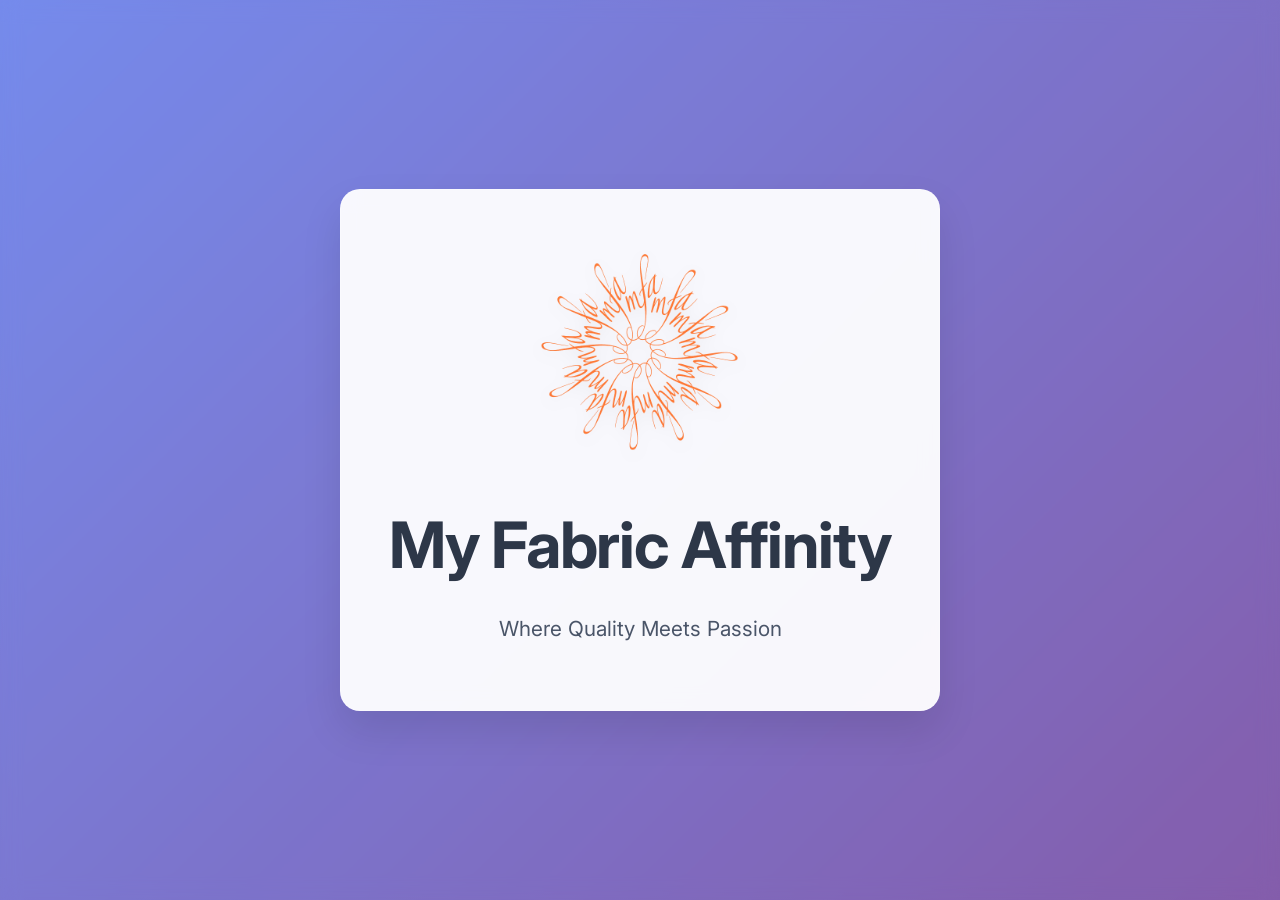
==== index.html @ 33022f39 "init" ====
<!DOCTYPE html>
<html lang="en">
<head>
    <meta charset="UTF-8">
    <meta name="viewport" content="width=device-width, initial-scale=1.0">
    <title>My Fabric Affinity</title>
    <link rel="stylesheet" href="src/styles/main.css">
    <link rel="preconnect" href="https://fonts.googleapis.com">
    <link rel="preconnect" href="https://fonts.gstatic.com" crossorigin>
    <link href="https://fonts.googleapis.com/css2?family=Inter:wght@300;400;500;600;700&display=swap" rel="stylesheet">
</head>
<body>
    <main class="hero-section">
        <div class="container">
            <div class="logo-container">
                <img src="images/mfalogotrans.png" alt="My Fabric Affinity Logo" class="logo">
            </div>
            <h1 class="company-name">My Fabric Affinity</h1>
            <p class="tagline">Where Quality Meets Passion</p>
        </div>
    </main>
</body>
</html>
---- src/styles/main.css ----
/* Reset and base styles */
* {
    margin: 0;
    padding: 0;
    box-sizing: border-box;
}

body {
    font-family: 'Inter', -apple-system, BlinkMacSystemFont, 'Segoe UI', Roboto, Oxygen, Ubuntu, Cantarell, sans-serif;
    line-height: 1.6;
    color: #333;
    background: linear-gradient(135deg, #667eea 0%, #764ba2 100%);
    min-height: 100vh;
    overflow-x: hidden;
}

/* Hero section */
.hero-section {
    display: flex;
    align-items: center;
    justify-content: center;
    min-height: 100vh;
    padding: 2rem;
    background: linear-gradient(135deg, #667eea 0%, #764ba2 100%);
    position: relative;
}

.hero-section::before {
    content: '';
    position: absolute;
    top: 0;
    left: 0;
    right: 0;
    bottom: 0;
    background: rgba(255, 255, 255, 0.1);
    backdrop-filter: blur(10px);
    pointer-events: none;
}

.container {
    max-width: 800px;
    text-align: center;
    position: relative;
    z-index: 2;
    background: rgba(255, 255, 255, 0.95);
    padding: 4rem 3rem;
    border-radius: 20px;
    box-shadow: 0 20px 40px rgba(0, 0, 0, 0.1);
    backdrop-filter: blur(10px);
    border: 1px solid rgba(255, 255, 255, 0.2);
}

/* Logo */
.logo-container {
    margin-bottom: 2rem;
    animation: fadeInUp 0.8s ease-out;
}

.logo {
    max-width: 200px;
    height: auto;
    filter: drop-shadow(0 4px 8px rgba(0, 0, 0, 0.1));
    transition: transform 0.3s ease;
}

.logo:hover {
    transform: scale(1.05);
}

/* Typography */
.company-name {
    font-size: clamp(2.5rem, 5vw, 4rem);
    font-weight: 700;
    color: #2d3748;
    margin-bottom: 1rem;
    letter-spacing: -0.02em;
    animation: fadeInUp 0.8s ease-out 0.2s both;
}

.tagline {
    font-size: clamp(1.1rem, 2.5vw, 1.3rem);
    color: #4a5568;
    font-weight: 400;
    opacity: 0.8;
    animation: fadeInUp 0.8s ease-out 0.4s both;
    margin-top: 0.5rem;
}

/* Animations */
@keyframes fadeInUp {
    from {
        opacity: 0;
        transform: translateY(30px);
    }
    to {
        opacity: 1;
        transform: translateY(0);
    }
}

/* Responsive design */
@media (max-width: 768px) {
    .container {
        padding: 2.5rem 1.5rem;
        margin: 1rem;
    }
    
    .logo {
        max-width: 150px;
    }
    
    .company-name {
        font-size: 2.5rem;
    }
    
    .tagline {
        font-size: 1.1rem;
    }
}

@media (max-width: 480px) {
    .hero-section {
        padding: 1rem;
    }
    
    .container {
        padding: 2rem 1rem;
    }
    
    .logo {
        max-width: 120px;
    }
    
    .company-name {
        font-size: 2rem;
    }
    
    .tagline {
        font-size: 1rem;
    }
}
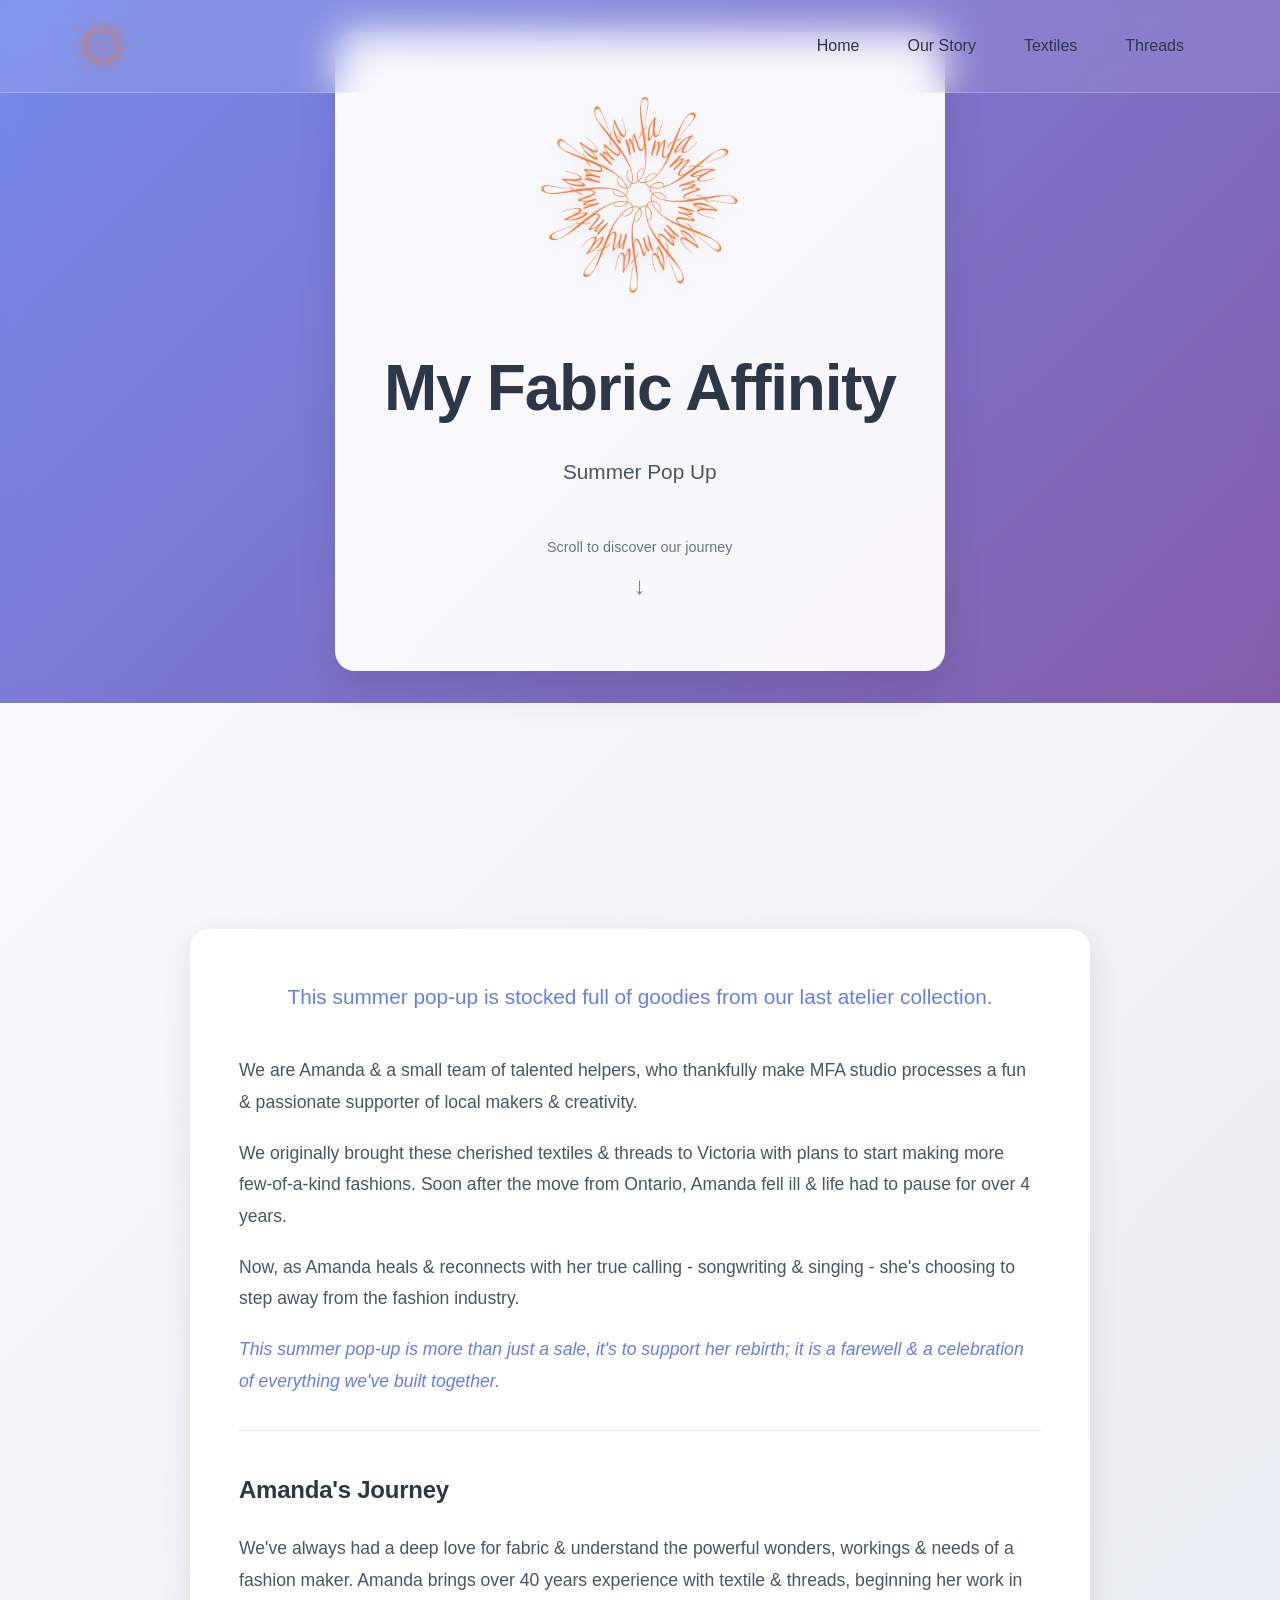
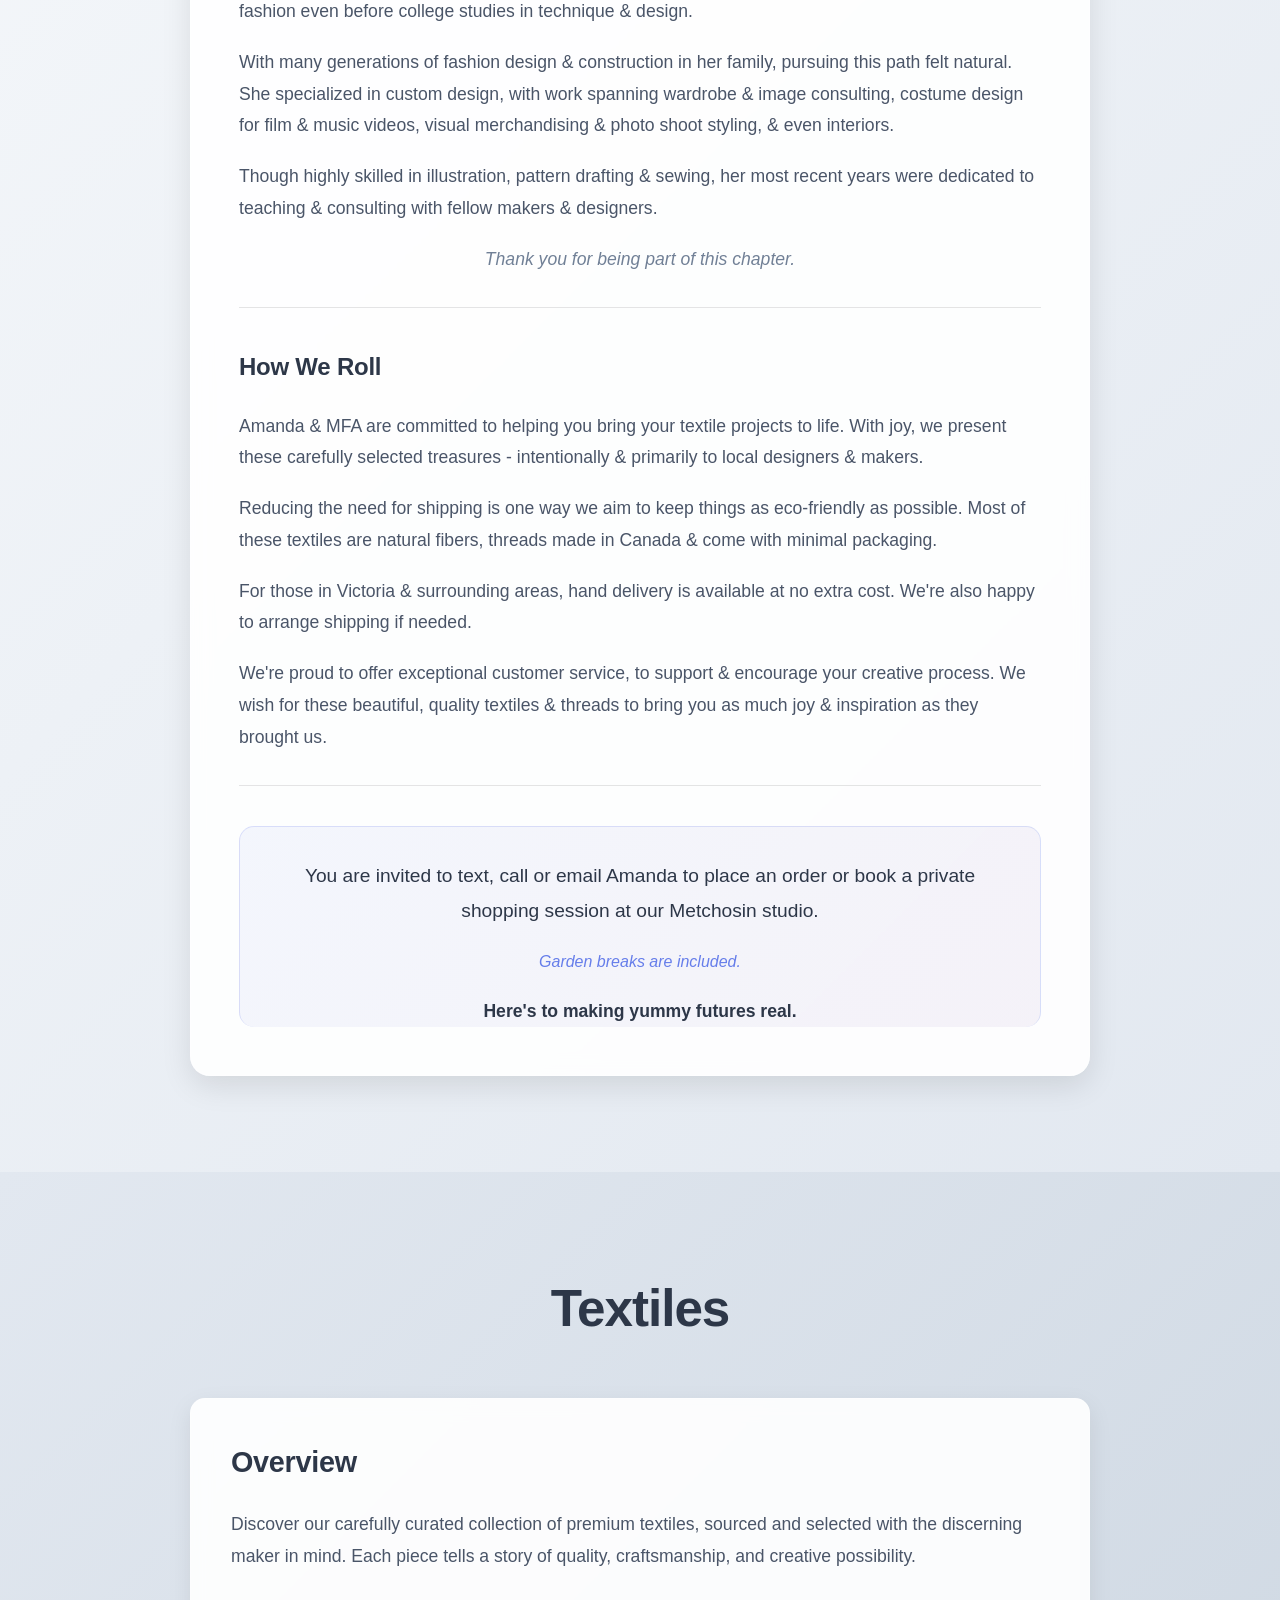
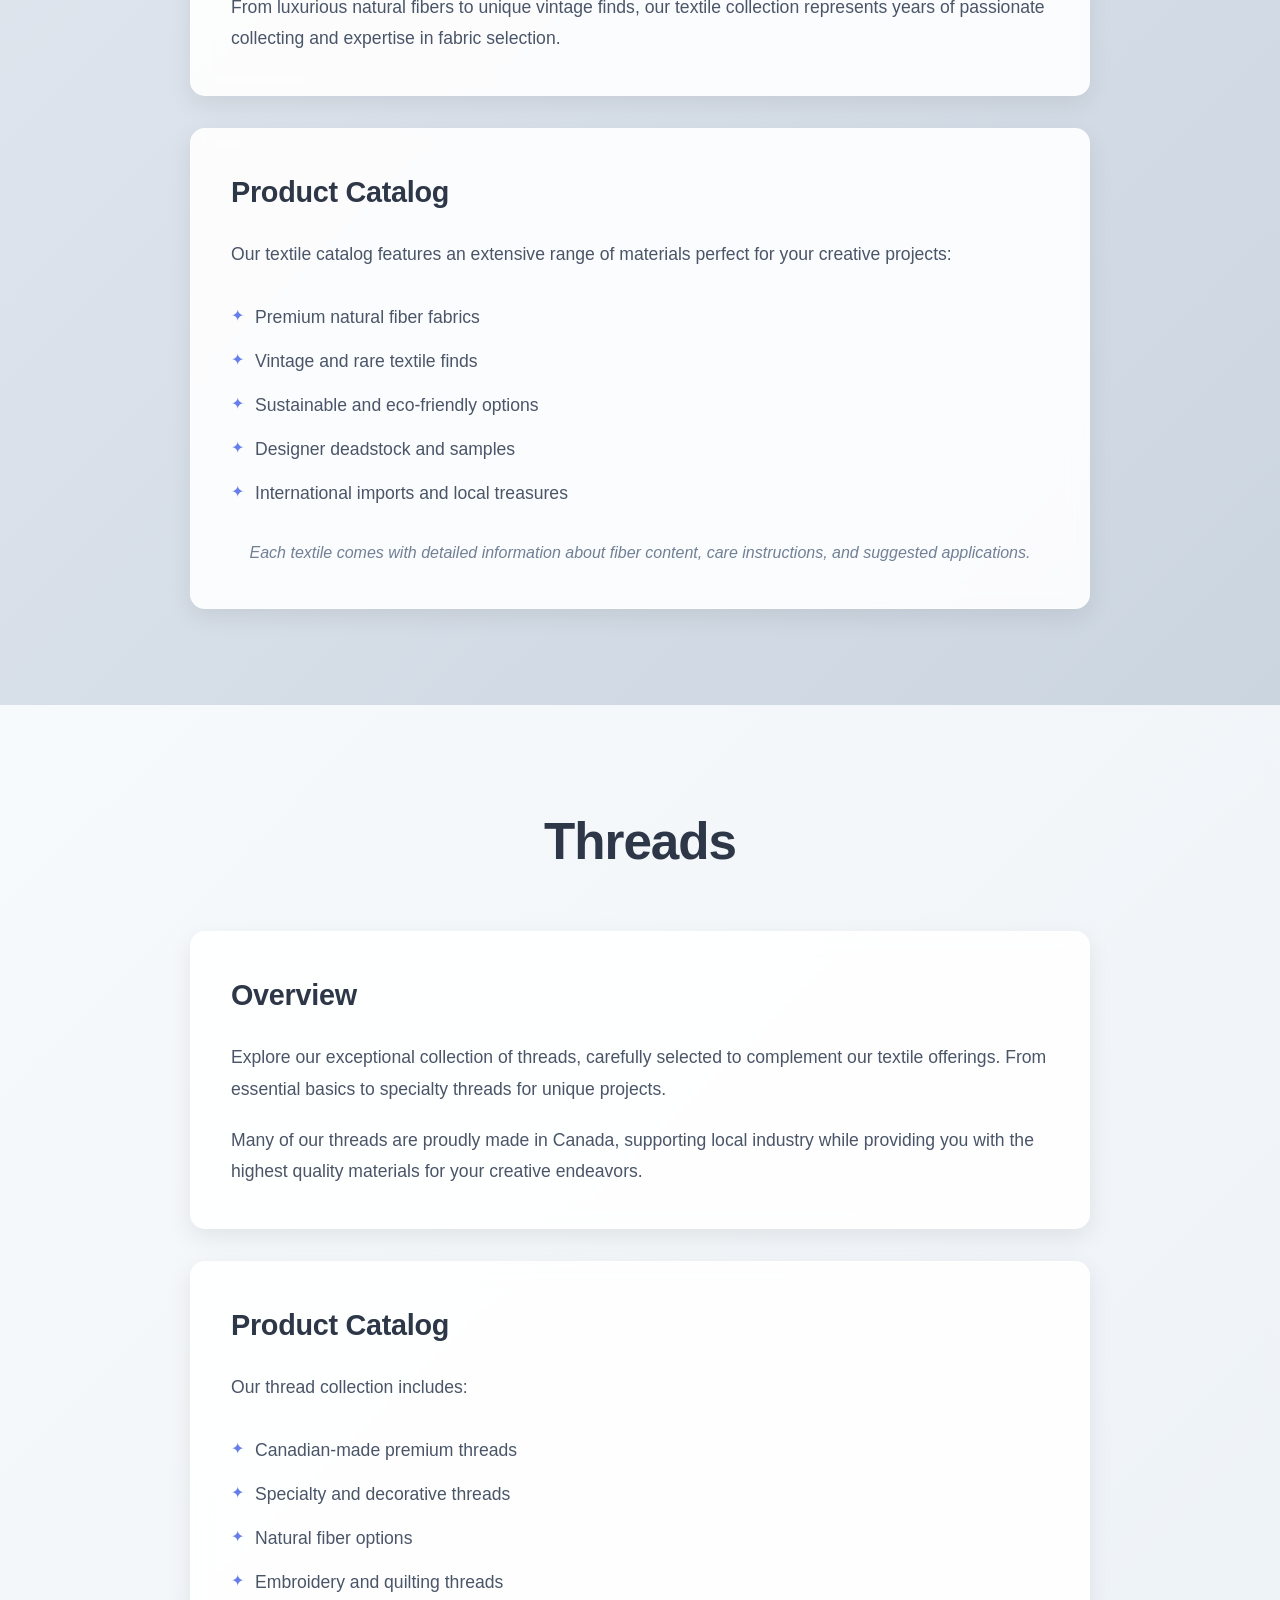
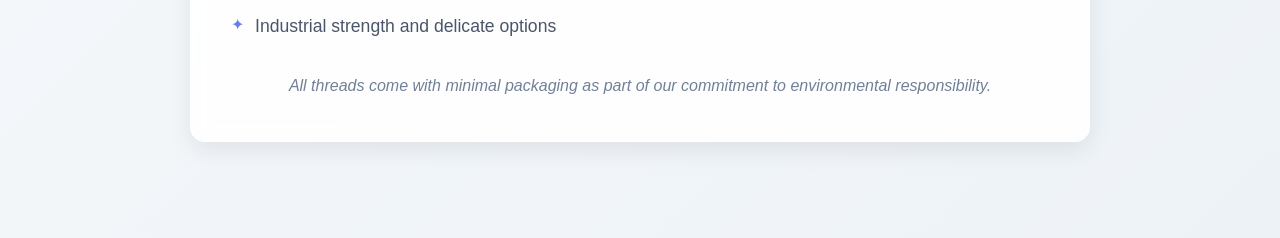
==== commit fb9a64d8: "phase1.1" ====
--- a/index.html
+++ b/index.html
@@ -5,19 +5,345 @@
     <meta name="viewport" content="width=device-width, initial-scale=1.0">
     <title>My Fabric Affinity</title>
     <link rel="stylesheet" href="src/styles/main.css">
-    <link rel="preconnect" href="https://fonts.googleapis.com">
-    <link rel="preconnect" href="https://fonts.gstatic.com" crossorigin>
-    <link href="https://fonts.googleapis.com/css2?family=Inter:wght@300;400;500;600;700&display=swap" rel="stylesheet">
 </head>
 <body>
-    <main class="hero-section">
+    <!-- Fixed Header -->
+    <header class="fixed-header">
+        <div class="header-content">
+            <img src="images/mfalogotrans.png" alt="My Fabric Affinity Logo" class="header-logo">
+            
+            <!-- Navigation Menu -->
+            <nav class="main-nav">
+                <button class="nav-toggle" aria-label="Toggle navigation">
+                    <span></span>
+                    <span></span>
+                    <span></span>
+                </button>
+                
+                <ul class="nav-menu">
+                    <li class="nav-item">
+                        <a href="#home" class="nav-link">Home</a>
+                    </li>
+                    <li class="nav-item">
+                        <a href="#our-story" class="nav-link">Our Story</a>
+                    </li>
+                    <li class="nav-item dropdown">
+                        <a href="#textiles" class="nav-link">Textiles</a>
+                        <ul class="dropdown-menu">
+                            <li><a href="#textiles-overview" class="dropdown-link">Overview</a></li>
+                            <li><a href="#textiles-catalog" class="dropdown-link">Product Catalog</a></li>
+                        </ul>
+                    </li>
+                    <li class="nav-item dropdown">
+                        <a href="#threads" class="nav-link">Threads</a>
+                        <ul class="dropdown-menu">
+                            <li><a href="#threads-overview" class="dropdown-link">Overview</a></li>
+                            <li><a href="#threads-catalog" class="dropdown-link">Product Catalog</a></li>
+                        </ul>
+                    </li>
+                </ul>
+            </nav>
+        </div>
+    </header>
+
+    <!-- Hero Section -->
+    <section id="home" class="hero-section">
         <div class="container">
             <div class="logo-container">
                 <img src="images/mfalogotrans.png" alt="My Fabric Affinity Logo" class="logo">
             </div>
             <h1 class="company-name">My Fabric Affinity</h1>
-            <p class="tagline">Where Quality Meets Passion</p>
-        </div>
-    </main>
+            <p class="tagline">Summer Pop Up</p>
+            <div class="scroll-indicator">
+                <span>Scroll to discover our journey</span>
+                <div class="scroll-arrow">↓</div>
+            </div>
+        </div>
+    </section>
+
+    <!-- Our Story Section -->
+    <section id="our-story" class="story-section">
+        <div class="story-container">
+            <h2 class="section-title">Our Story</h2>
+            
+            <div class="story-content">
+                <p class="intro-text">This summer pop-up is stocked full of goodies from our last atelier collection.</p>
+                
+                <div class="story-block">
+                    <p>We are Amanda & a small team of talented helpers, who thankfully make MFA studio processes a fun & passionate supporter of local makers & creativity.</p>
+                    
+                    <p>We originally brought these cherished textiles & threads to Victoria with plans to start making more few-of-a-kind fashions. Soon after the move from Ontario, Amanda fell ill & life had to pause for over 4 years.</p>
+                    
+                    <p>Now, as Amanda heals & reconnects with her true calling - songwriting & singing - she's choosing to step away from the fashion industry.</p>
+                    
+                    <p class="highlight">This summer pop-up is more than just a sale, it's to support her rebirth; it is a farewell & a celebration of everything we've built together.</p>
+                </div>
+
+                <div class="story-block">
+                    <h3>Amanda's Journey</h3>
+                    <p>We've always had a deep love for fabric & understand the powerful wonders, workings & needs of a fashion maker. Amanda brings over 40 years experience with textile & threads, beginning her work in fashion even before college studies in technique & design.</p>
+                    
+                    <p>With many generations of fashion design & construction in her family, pursuing this path felt natural. She specialized in custom design, with work spanning wardrobe & image consulting, costume design for film & music videos, visual merchandising & photo shoot styling, & even interiors.</p>
+                    
+                    <p>Though highly skilled in illustration, pattern drafting & sewing, her most recent years were dedicated to teaching & consulting with fellow makers & designers.</p>
+                    
+                    <p class="gratitude">Thank you for being part of this chapter.</p>
+                </div>
+
+                <div class="story-block">
+                    <h3>How We Roll</h3>
+                    <p>Amanda & MFA are committed to helping you bring your textile projects to life. With joy, we present these carefully selected treasures - intentionally & primarily to local designers & makers.</p>
+                    
+                    <p>Reducing the need for shipping is one way we aim to keep things as eco-friendly as possible. Most of these textiles are natural fibers, threads made in Canada & come with minimal packaging.</p>
+                    
+                    <p>For those in Victoria & surrounding areas, hand delivery is available at no extra cost. We're also happy to arrange shipping if needed.</p>
+                    
+                    <p>We're proud to offer exceptional customer service, to support & encourage your creative process. We wish for these beautiful, quality textiles & threads to bring you as much joy & inspiration as they brought us.</p>
+                </div>
+
+                <div class="story-block contact-block">
+                    <p class="invitation">You are invited to text, call or email Amanda to place an order or book a private shopping session at our Metchosin studio.</p>
+                    
+                    <p class="garden-note">Garden breaks are included.</p>
+                    
+                    <p class="closing">Here's to making yummy futures real.</p>
+                </div>
+            </div>
+        </div>
+    </section>
+
+    <!-- Textiles Section -->
+    <section id="textiles" class="textiles-section">
+        <div class="section-container">
+            <h2 class="section-title">Textiles</h2>
+            
+            <!-- Textiles Overview -->
+            <div id="textiles-overview" class="subsection">
+                <h3 class="subsection-title">Overview</h3>
+                <div class="content-block">
+                    <p>Discover our carefully curated collection of premium textiles, sourced and selected with the discerning maker in mind. Each piece tells a story of quality, craftsmanship, and creative possibility.</p>
+                    <p>From luxurious natural fibers to unique vintage finds, our textile collection represents years of passionate collecting and expertise in fabric selection.</p>
+                </div>
+            </div>
+
+            <!-- Textiles Product Catalog -->
+            <div id="textiles-catalog" class="subsection">
+                <h3 class="subsection-title">Product Catalog</h3>
+                <div class="content-block">
+                    <p>Our textile catalog features an extensive range of materials perfect for your creative projects:</p>
+                    <ul class="feature-list">
+                        <li>Premium natural fiber fabrics</li>
+                        <li>Vintage and rare textile finds</li>
+                        <li>Sustainable and eco-friendly options</li>
+                        <li>Designer deadstock and samples</li>
+                        <li>International imports and local treasures</li>
+                    </ul>
+                    <p class="catalog-note">Each textile comes with detailed information about fiber content, care instructions, and suggested applications.</p>
+                </div>
+            </div>
+        </div>
+    </section>
+
+    <!-- Threads Section -->
+    <section id="threads" class="threads-section">
+        <div class="section-container">
+            <h2 class="section-title">Threads</h2>
+            
+            <!-- Threads Overview -->
+            <div id="threads-overview" class="subsection">
+                <h3 class="subsection-title">Overview</h3>
+                <div class="content-block">
+                    <p>Explore our exceptional collection of threads, carefully selected to complement our textile offerings. From essential basics to specialty threads for unique projects.</p>
+                    <p>Many of our threads are proudly made in Canada, supporting local industry while providing you with the highest quality materials for your creative endeavors.</p>
+                </div>
+            </div>
+
+            <!-- Threads Product Catalog -->
+            <div id="threads-catalog" class="subsection">
+                <h3 class="subsection-title">Product Catalog</h3>
+                <div class="content-block">
+                    <p>Our thread collection includes:</p>
+                    <ul class="feature-list">
+                        <li>Canadian-made premium threads</li>
+                        <li>Specialty and decorative threads</li>
+                        <li>Natural fiber options</li>
+                        <li>Embroidery and quilting threads</li>
+                        <li>Industrial strength and delicate options</li>
+                    </ul>
+                    <p class="catalog-note">All threads come with minimal packaging as part of our commitment to environmental responsibility.</p>
+                </div>
+            </div>
+        </div>
+    </section>
+
+    <script>
+        // Header scroll effect
+        const header = document.querySelector('.fixed-header');
+        
+        window.addEventListener('scroll', () => {
+            if (window.scrollY > 100) {
+                header.classList.add('scrolled');
+            } else {
+                header.classList.remove('scrolled');
+            }
+        });
+        
+        // Navigation functionality
+        document.addEventListener('DOMContentLoaded', () => {
+            const navToggle = document.querySelector('.nav-toggle');
+            const navMenu = document.querySelector('.nav-menu');
+            const navLinks = document.querySelectorAll('.nav-link');
+            const dropdowns = document.querySelectorAll('.dropdown');
+            
+            // Mobile menu toggle
+            navToggle.addEventListener('click', () => {
+                navToggle.classList.toggle('active');
+                navMenu.classList.toggle('active');
+            });
+            
+            // Close mobile menu when clicking on a link
+            navLinks.forEach(link => {
+                link.addEventListener('click', (e) => {
+                    // Handle smooth scrolling for anchor links
+                    if (link.getAttribute('href').startsWith('#')) {
+                        e.preventDefault();
+                        const targetId = link.getAttribute('href').substring(1);
+                        const targetElement = document.getElementById(targetId);
+                        
+                        if (targetElement) {
+                            const headerHeight = header.offsetHeight;
+                            const targetPosition = targetElement.offsetTop - headerHeight - 20;
+                            
+                            window.scrollTo({
+                                top: targetPosition,
+                                behavior: 'smooth'
+                            });
+                        }
+                    }
+                    
+                    // Close mobile menu
+                    navToggle.classList.remove('active');
+                    navMenu.classList.remove('active');
+                });
+            });
+            
+            // Dropdown functionality for mobile and desktop
+            dropdowns.forEach(dropdown => {
+                const dropdownLink = dropdown.querySelector('.nav-link');
+                
+                dropdownLink.addEventListener('click', (e) => {
+                    if (window.innerWidth <= 768) {
+                        // Mobile: toggle dropdown
+                        e.preventDefault();
+                        dropdown.classList.toggle('active');
+                    } else {
+                        // Desktop: navigate to main section on click
+                        if (dropdownLink.getAttribute('href').startsWith('#')) {
+                            e.preventDefault();
+                            const targetId = dropdownLink.getAttribute('href').substring(1);
+                            const targetElement = document.getElementById(targetId);
+                            
+                            if (targetElement) {
+                                const headerHeight = header.offsetHeight;
+                                const targetPosition = targetElement.offsetTop - headerHeight - 20;
+                                
+                                window.scrollTo({
+                                    top: targetPosition,
+                                    behavior: 'smooth'
+                                });
+                            }
+                        }
+                    }
+                });
+            });
+            
+            // Handle dropdown sublinks with improved navigation
+            document.querySelectorAll('.dropdown-link').forEach(link => {
+                link.addEventListener('click', (e) => {
+                    e.preventDefault();
+                    e.stopPropagation();
+                    
+                    const targetId = link.getAttribute('href').substring(1);
+                    const targetElement = document.getElementById(targetId);
+                    
+                    if (targetElement) {
+                        // Close any open dropdowns on desktop
+                        dropdowns.forEach(dropdown => {
+                            dropdown.classList.remove('active');
+                        });
+                        
+                        const headerHeight = header.offsetHeight;
+                        const targetPosition = targetElement.offsetTop - headerHeight - 20;
+                        
+                        // Use setTimeout to ensure DOM is ready for scroll
+                        setTimeout(() => {
+                            window.scrollTo({
+                                top: targetPosition,
+                                behavior: 'smooth'
+                            });
+                        }, 100);
+                    } else {
+                        console.warn('Target element not found:', targetId);
+                    }
+                    
+                    // Close mobile menu
+                    navToggle.classList.remove('active');
+                    navMenu.classList.remove('active');
+                });
+            });
+            
+            // Close mobile menu when clicking outside
+            document.addEventListener('click', (e) => {
+                if (!navMenu.contains(e.target) && !navToggle.contains(e.target)) {
+                    navToggle.classList.remove('active');
+                    navMenu.classList.remove('active');
+                }
+            });
+        });
+        
+        // Add intersection observer for smooth animations
+        const observerOptions = {
+            threshold: 0.1,
+            rootMargin: '0px 0px -50px 0px'
+        };
+        
+        const observer = new IntersectionObserver((entries) => {
+            entries.forEach(entry => {
+                if (entry.isIntersecting) {
+                    entry.target.style.opacity = '1';
+                    entry.target.style.transform = 'translateY(0)';
+                }
+            });
+        }, observerOptions);
+        
+        // Observe sections for scroll animations
+        document.addEventListener('DOMContentLoaded', () => {
+            const animatedElements = document.querySelectorAll('.story-block, .subsection');
+            animatedElements.forEach(element => {
+                element.style.opacity = '0';
+                element.style.transform = 'translateY(30px)';
+                element.style.transition = 'opacity 0.6s ease, transform 0.6s ease';
+                observer.observe(element);
+            });
+            
+            // Enhanced observer for section titles
+            const titleObserver = new IntersectionObserver((entries) => {
+                entries.forEach(entry => {
+                    if (entry.isIntersecting) {
+                        entry.target.classList.add('in-view');
+                    }
+                });
+            }, {
+                threshold: 0.3,
+                rootMargin: '0px 0px -100px 0px'
+            });
+            
+            // Observe all section titles
+            const sectionTitles = document.querySelectorAll('.section-title');
+            sectionTitles.forEach(title => {
+                titleObserver.observe(title);
+            });
+        });
+    </script>
 </body>
 </html> 
--- a/src/styles/main.css
+++ b/src/styles/main.css
@@ -5,13 +5,185 @@
     box-sizing: border-box;
 }
 
+html {
+    scroll-behavior: smooth;
+}
+
 body {
-    font-family: 'Inter', -apple-system, BlinkMacSystemFont, 'Segoe UI', Roboto, Oxygen, Ubuntu, Cantarell, sans-serif;
+    font-family: 'Century Gothic', 'Futura', 'Avenir Next', 'Avenir', 'Trebuchet MS', 'Segoe UI', Arial, sans-serif;
     line-height: 1.6;
     color: #333;
-    background: linear-gradient(135deg, #667eea 0%, #764ba2 100%);
-    min-height: 100vh;
     overflow-x: hidden;
+}
+
+/* Fixed Header */
+.fixed-header {
+    position: fixed;
+    top: 0;
+    left: 0;
+    width: 100%;
+    z-index: 1000;
+    background: rgba(255, 255, 255, 0.1);
+    backdrop-filter: blur(20px);
+    border-bottom: 1px solid rgba(255, 255, 255, 0.2);
+    padding: 1rem 0;
+    transition: all 0.3s ease;
+}
+
+.fixed-header.scrolled {
+    background: rgba(255, 255, 255, 0.95);
+    backdrop-filter: blur(20px);
+    box-shadow: 0 2px 20px rgba(0, 0, 0, 0.1);
+}
+
+.header-content {
+    max-width: 1200px;
+    margin: 0 auto;
+    padding: 0 2rem;
+    display: flex;
+    justify-content: space-between;
+    align-items: center;
+}
+
+.header-logo {
+    height: 60px;
+    width: auto;
+    filter: drop-shadow(0 2px 8px rgba(0, 0, 0, 0.15));
+    transition: all 0.3s ease;
+    animation: gentleBob 3s ease-in-out infinite;
+}
+
+.header-logo:hover {
+    transform: scale(1.1) rotate(2deg);
+    filter: drop-shadow(0 4px 12px rgba(0, 0, 0, 0.2));
+}
+
+.fixed-header.scrolled .header-logo {
+    height: 45px;
+    animation: quickBob 2s ease-in-out infinite;
+}
+
+/* Navigation */
+.main-nav {
+    position: relative;
+}
+
+.nav-toggle {
+    display: none;
+    flex-direction: column;
+    background: none;
+    border: none;
+    cursor: pointer;
+    padding: 0.5rem;
+}
+
+.nav-toggle span {
+    width: 25px;
+    height: 3px;
+    background: #2d3748;
+    margin: 3px 0;
+    transition: 0.3s;
+    border-radius: 2px;
+}
+
+.nav-menu {
+    display: flex;
+    list-style: none;
+    margin: 0;
+    padding: 0;
+    align-items: center;
+}
+
+.nav-item {
+    position: relative;
+    margin: 0 1.5rem;
+}
+
+.nav-link {
+    text-decoration: none;
+    color: #2d3748;
+    font-weight: 500;
+    font-size: 1rem;
+    padding: 0.5rem 0;
+    transition: all 0.3s ease;
+    position: relative;
+}
+
+.nav-link:hover {
+    color: #667eea;
+}
+
+.nav-link::after {
+    content: '';
+    position: absolute;
+    bottom: -5px;
+    left: 0;
+    width: 0;
+    height: 2px;
+    background: #667eea;
+    transition: width 0.3s ease;
+}
+
+.nav-link:hover::after {
+    width: 100%;
+}
+
+/* Dropdown */
+.dropdown {
+    position: relative;
+}
+
+.dropdown-menu {
+    position: absolute;
+    top: 100%;
+    left: 0;
+    background: rgba(255, 255, 255, 0.95);
+    backdrop-filter: blur(20px);
+    border-radius: 10px;
+    box-shadow: 0 8px 25px rgba(0, 0, 0, 0.15);
+    list-style: none;
+    margin: 0;
+    padding: 0.5rem 0;
+    min-width: 180px;
+    opacity: 0;
+    visibility: hidden;
+    transform: translateY(-10px);
+    transition: all 0.3s ease;
+    border: 1px solid rgba(255, 255, 255, 0.3);
+}
+
+.dropdown:hover .dropdown-menu,
+.dropdown.active .dropdown-menu {
+    opacity: 1;
+    visibility: visible;
+    transform: translateY(0);
+}
+
+.dropdown-link {
+    display: block;
+    color: #4a5568;
+    text-decoration: none;
+    padding: 0.5rem 1rem;
+    font-size: 0.9rem;
+    transition: all 0.3s ease;
+}
+
+.dropdown-link:hover {
+    background: rgba(102, 126, 234, 0.1);
+    color: #667eea;
+}
+
+.dropdown-link:active {
+    background: rgba(102, 126, 234, 0.2);
+    color: #667eea;
+}
+
+.fixed-header.scrolled .nav-link {
+    color: #2d3748;
+}
+
+.fixed-header.scrolled .nav-toggle span {
+    background: #2d3748;
 }
 
 /* Hero section */
@@ -19,7 +191,7 @@
     display: flex;
     align-items: center;
     justify-content: center;
-    min-height: 100vh;
+    min-height: 75vh;
     padding: 2rem;
     background: linear-gradient(135deg, #667eea 0%, #764ba2 100%);
     position: relative;
@@ -53,7 +225,7 @@
 /* Logo */
 .logo-container {
     margin-bottom: 2rem;
-    animation: fadeInUp 0.8s ease-out;
+    animation: cascadeFadeIn 1s ease-out 0.2s both;
 }
 
 .logo {
@@ -74,7 +246,7 @@
     color: #2d3748;
     margin-bottom: 1rem;
     letter-spacing: -0.02em;
-    animation: fadeInUp 0.8s ease-out 0.2s both;
+    animation: cascadeFadeIn 1s ease-out 0.6s both;
 }
 
 .tagline {
@@ -82,8 +254,231 @@
     color: #4a5568;
     font-weight: 400;
     opacity: 0.8;
-    animation: fadeInUp 0.8s ease-out 0.4s both;
+    animation: cascadeFadeIn 1s ease-out 1s both;
     margin-top: 0.5rem;
+}
+
+/* Scroll indicator */
+.scroll-indicator {
+    margin-top: 3rem;
+    animation: cascadeFadeIn 1s ease-out 1.4s both;
+}
+
+.scroll-indicator span {
+    display: block;
+    font-size: 0.9rem;
+    color: #4a5568;
+    margin-bottom: 0.5rem;
+    opacity: 0.8;
+}
+
+.scroll-arrow {
+    font-size: 1.5rem;
+    color: #667eea;
+    animation: bounce 2s infinite;
+}
+
+/* Story section */
+.story-section {
+    background: linear-gradient(135deg, #f8fafc 0%, #e2e8f0 100%);
+    padding: 6rem 2rem;
+    position: relative;
+}
+
+.story-container {
+    max-width: 900px;
+    margin: 0 auto;
+}
+
+.section-title {
+    font-size: clamp(2.5rem, 4vw, 3.5rem);
+    font-weight: 600;
+    color: #2d3748;
+    text-align: center;
+    margin-bottom: 3rem;
+    letter-spacing: -0.02em;
+    opacity: 0;
+    transform: translateX(-30px);
+    transition: all 0.8s ease-out;
+}
+
+.section-title.in-view {
+    opacity: 1;
+    transform: translateX(0);
+}
+
+.story-content {
+    background: rgba(255, 255, 255, 0.9);
+    padding: 3rem;
+    border-radius: 20px;
+    box-shadow: 0 10px 30px rgba(0, 0, 0, 0.1);
+    backdrop-filter: blur(10px);
+    border: 1px solid rgba(255, 255, 255, 0.3);
+}
+
+.intro-text {
+    font-size: 1.3rem;
+    font-weight: 500;
+    color: #667eea;
+    text-align: center;
+    margin-bottom: 2.5rem;
+    line-height: 1.8;
+}
+
+.story-block {
+    margin-bottom: 2.5rem;
+    padding-bottom: 2rem;
+    border-bottom: 1px solid rgba(0, 0, 0, 0.1);
+}
+
+.story-block:last-child {
+    border-bottom: none;
+    margin-bottom: 0;
+    padding-bottom: 0;
+}
+
+.story-block h3 {
+    font-size: 1.5rem;
+    font-weight: 600;
+    color: #2d3748;
+    margin-bottom: 1.5rem;
+    letter-spacing: -0.01em;
+}
+
+.story-block p {
+    font-size: 1.1rem;
+    line-height: 1.8;
+    color: #4a5568;
+    margin-bottom: 1.2rem;
+}
+
+.story-block p:last-child {
+    margin-bottom: 0;
+}
+
+.highlight {
+    font-weight: 500;
+    color: #667eea !important;
+    font-style: italic;
+}
+
+.gratitude {
+    font-style: italic;
+    color: #718096 !important;
+    text-align: center;
+    font-size: 1rem;
+}
+
+.contact-block {
+    background: linear-gradient(135deg, #667eea10, #764ba210);
+    padding: 2rem;
+    border-radius: 15px;
+    border: 1px solid rgba(102, 126, 234, 0.2);
+}
+
+.invitation {
+    font-size: 1.2rem !important;
+    font-weight: 500 !important;
+    color: #2d3748 !important;
+    text-align: center;
+}
+
+.garden-note {
+    font-style: italic;
+    text-align: center;
+    color: #667eea !important;
+    font-size: 1rem !important;
+}
+
+.closing {
+    font-weight: 600 !important;
+    text-align: center;
+    color: #2d3748 !important;
+    font-size: 1.1rem !important;
+}
+
+/* Textiles and Threads Sections */
+.textiles-section,
+.threads-section {
+    padding: 6rem 2rem;
+    position: relative;
+}
+
+.textiles-section {
+    background: linear-gradient(135deg, #e2e8f0 0%, #cbd5e0 100%);
+}
+
+.threads-section {
+    background: linear-gradient(135deg, #f7fafc 0%, #edf2f7 100%);
+}
+
+.section-container {
+    max-width: 900px;
+    margin: 0 auto;
+}
+
+.subsection {
+    background: rgba(255, 255, 255, 0.9);
+    padding: 2.5rem;
+    border-radius: 15px;
+    margin-bottom: 2rem;
+    box-shadow: 0 8px 25px rgba(0, 0, 0, 0.08);
+    backdrop-filter: blur(10px);
+    border: 1px solid rgba(255, 255, 255, 0.3);
+}
+
+.subsection:last-child {
+    margin-bottom: 0;
+}
+
+.subsection-title {
+    font-size: 1.8rem;
+    font-weight: 600;
+    color: #2d3748;
+    margin-bottom: 1.5rem;
+    letter-spacing: -0.01em;
+}
+
+.content-block p {
+    font-size: 1.1rem;
+    line-height: 1.8;
+    color: #4a5568;
+    margin-bottom: 1.2rem;
+}
+
+.content-block p:last-child {
+    margin-bottom: 0;
+}
+
+.feature-list {
+    list-style: none;
+    padding: 0;
+    margin: 1.5rem 0;
+}
+
+.feature-list li {
+    font-size: 1.1rem;
+    color: #4a5568;
+    padding: 0.5rem 0;
+    padding-left: 1.5rem;
+    position: relative;
+    line-height: 1.6;
+}
+
+.feature-list li::before {
+    content: '✦';
+    position: absolute;
+    left: 0;
+    color: #667eea;
+    font-size: 1rem;
+}
+
+.catalog-note {
+    font-style: italic;
+    color: #718096 !important;
+    font-size: 1rem !important;
+    text-align: center;
+    margin-top: 1.5rem;
 }
 
 /* Animations */
@@ -98,8 +493,66 @@
     }
 }
 
+@keyframes cascadeFadeIn {
+    from {
+        opacity: 0;
+        transform: translateY(40px) scale(0.95);
+        filter: blur(5px);
+    }
+    to {
+        opacity: 1;
+        transform: translateY(0) scale(1);
+        filter: blur(0px);
+    }
+}
+
+@keyframes slideInLeft {
+    from {
+        opacity: 0;
+        transform: translateX(-50px);
+    }
+    to {
+        opacity: 1;
+        transform: translateX(0);
+    }
+}
+
+@keyframes bounce {
+    0%, 20%, 50%, 80%, 100% {
+        transform: translateY(0);
+    }
+    40% {
+        transform: translateY(-10px);
+    }
+    60% {
+        transform: translateY(-5px);
+    }
+}
+
+@keyframes gentleBob {
+    0%, 100% {
+        transform: translateY(0px);
+    }
+    50% {
+        transform: translateY(-3px);
+    }
+}
+
+@keyframes quickBob {
+    0%, 100% {
+        transform: translateY(0px);
+    }
+    50% {
+        transform: translateY(-2px);
+    }
+}
+
 /* Responsive design */
 @media (max-width: 768px) {
+    .hero-section {
+        min-height: 70vh;
+    }
+    
     .container {
         padding: 2.5rem 1.5rem;
         margin: 1rem;
@@ -116,11 +569,145 @@
     .tagline {
         font-size: 1.1rem;
     }
+    
+    .scroll-indicator {
+        margin-top: 2rem;
+    }
+    
+    .story-section {
+        padding: 4rem 1rem;
+    }
+    
+    .story-content {
+        padding: 2rem 1.5rem;
+    }
+    
+    .section-title {
+        font-size: 2.5rem;
+        margin-bottom: 2rem;
+    }
+    
+    .intro-text {
+        font-size: 1.2rem;
+    }
+    
+    .story-block h3 {
+        font-size: 1.3rem;
+    }
+    
+    .story-block p {
+        font-size: 1rem;
+    }
+    
+    .contact-block {
+        padding: 1.5rem;
+    }
+    
+    /* Mobile Navigation */
+    .nav-toggle {
+        display: flex;
+    }
+    
+    .nav-menu {
+        position: fixed;
+        top: 100px;
+        right: -100%;
+        width: 280px;
+        height: calc(100vh - 100px);
+        background: rgba(255, 255, 255, 0.95);
+        backdrop-filter: blur(20px);
+        flex-direction: column;
+        justify-content: flex-start;
+        align-items: flex-start;
+        padding: 2rem 0;
+        transition: right 0.3s ease;
+        box-shadow: -5px 0 25px rgba(0, 0, 0, 0.1);
+        border-left: 1px solid rgba(255, 255, 255, 0.3);
+    }
+    
+    .nav-menu.active {
+        right: 0;
+    }
+    
+    .nav-item {
+        margin: 0;
+        width: 100%;
+    }
+    
+    .nav-link {
+        display: block;
+        padding: 1rem 2rem;
+        font-size: 1.1rem;
+        width: 100%;
+        border-bottom: 1px solid rgba(0, 0, 0, 0.1);
+    }
+    
+    .nav-link::after {
+        display: none;
+    }
+    
+    .dropdown-menu {
+        position: static;
+        opacity: 1;
+        visibility: visible;
+        transform: none;
+        background: rgba(102, 126, 234, 0.05);
+        box-shadow: none;
+        border: none;
+        border-radius: 0;
+        max-height: 0;
+        overflow: hidden;
+        transition: max-height 0.3s ease;
+    }
+    
+    .dropdown.active .dropdown-menu {
+        max-height: 200px;
+    }
+    
+    .dropdown-link {
+        padding: 0.75rem 3rem;
+        font-size: 1rem;
+    }
+    
+    .nav-toggle.active span:nth-child(1) {
+        transform: rotate(-45deg) translate(-5px, 6px);
+    }
+    
+    .nav-toggle.active span:nth-child(2) {
+        opacity: 0;
+    }
+    
+    .nav-toggle.active span:nth-child(3) {
+        transform: rotate(45deg) translate(-5px, -6px);
+    }
+    
+    .textiles-section,
+    .threads-section {
+        padding: 4rem 1rem;
+    }
+    
+    .subsection {
+        padding: 2rem 1.5rem;
+        margin-bottom: 1.5rem;
+    }
+    
+    .subsection-title {
+        font-size: 1.5rem;
+    }
+    
+    .content-block p {
+        font-size: 1rem;
+    }
+    
+    .feature-list li {
+        font-size: 1rem;
+    }
 }
 
 @media (max-width: 480px) {
     .hero-section {
         padding: 1rem;
+        min-height: 60vh;
     }
     
     .container {
@@ -138,4 +725,101 @@
     .tagline {
         font-size: 1rem;
     }
+    
+    .scroll-indicator {
+        margin-top: 1.5rem;
+    }
+    
+    .scroll-indicator span {
+        font-size: 0.8rem;
+    }
+    
+    .header-content {
+        padding: 0 1rem;
+    }
+    
+    .header-logo {
+        height: 50px;
+    }
+    
+    .fixed-header.scrolled .header-logo {
+        height: 40px;
+    }
+    
+    .story-section {
+        padding: 3rem 0.5rem;
+    }
+    
+    .story-content {
+        padding: 1.5rem 1rem;
+    }
+    
+    .section-title {
+        font-size: 2rem;
+        margin-bottom: 1.5rem;
+    }
+    
+    .intro-text {
+        font-size: 1.1rem;
+        margin-bottom: 2rem;
+    }
+    
+    .story-block {
+        margin-bottom: 2rem;
+        padding-bottom: 1.5rem;
+    }
+    
+    .story-block h3 {
+        font-size: 1.2rem;
+        margin-bottom: 1rem;
+    }
+    
+    .story-block p {
+        font-size: 0.95rem;
+        line-height: 1.7;
+        margin-bottom: 1rem;
+    }
+    
+    .contact-block {
+        padding: 1.2rem;
+    }
+    
+    .invitation {
+        font-size: 1.1rem !important;
+    }
+    
+    .closing {
+        font-size: 1rem !important;
+    }
+    
+    .textiles-section,
+    .threads-section {
+        padding: 3rem 0.5rem;
+    }
+    
+    .subsection {
+        padding: 1.5rem 1rem;
+        margin-bottom: 1rem;
+    }
+    
+    .subsection-title {
+        font-size: 1.3rem;
+        margin-bottom: 1rem;
+    }
+    
+    .content-block p {
+        font-size: 0.95rem;
+        line-height: 1.7;
+        margin-bottom: 1rem;
+    }
+    
+    .feature-list li {
+        font-size: 0.95rem;
+        padding: 0.4rem 0;
+    }
+    
+    .catalog-note {
+        font-size: 0.9rem !important;
+        margin-top: 1rem;
+    }
 } 
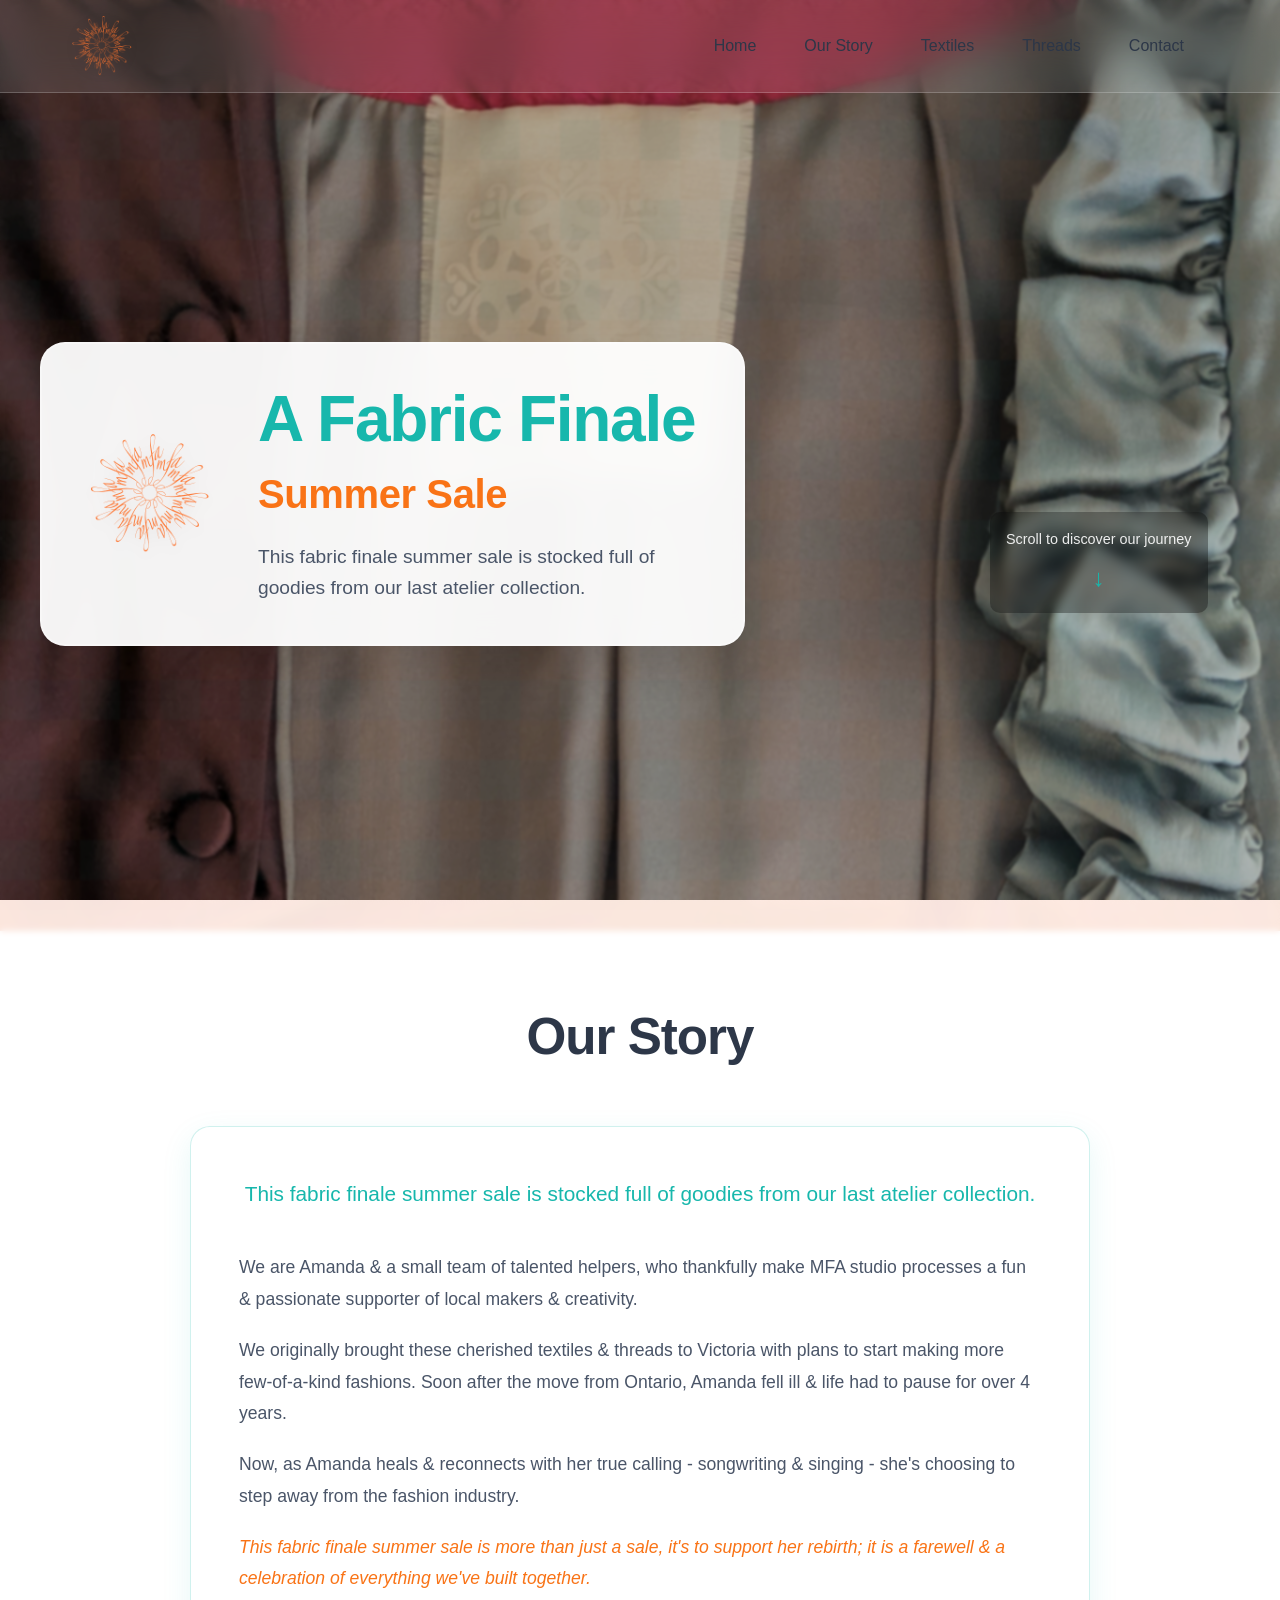
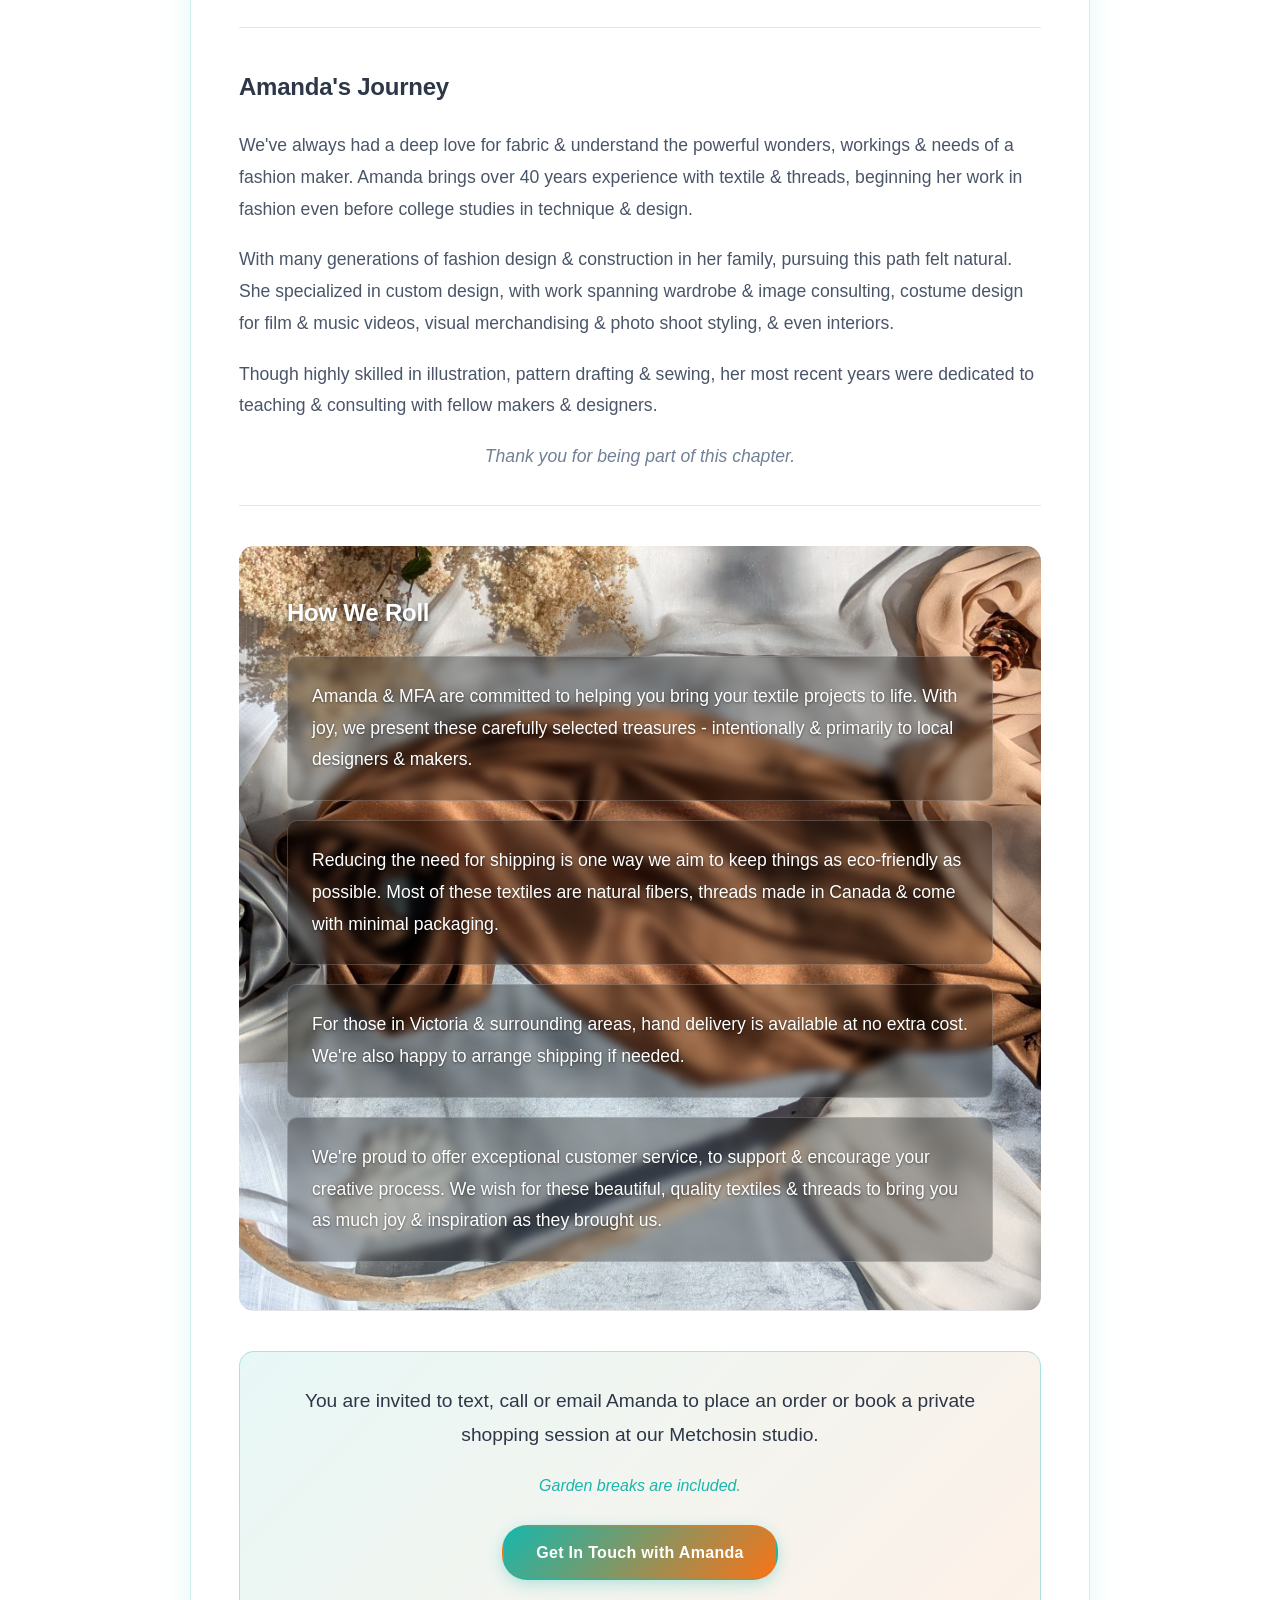
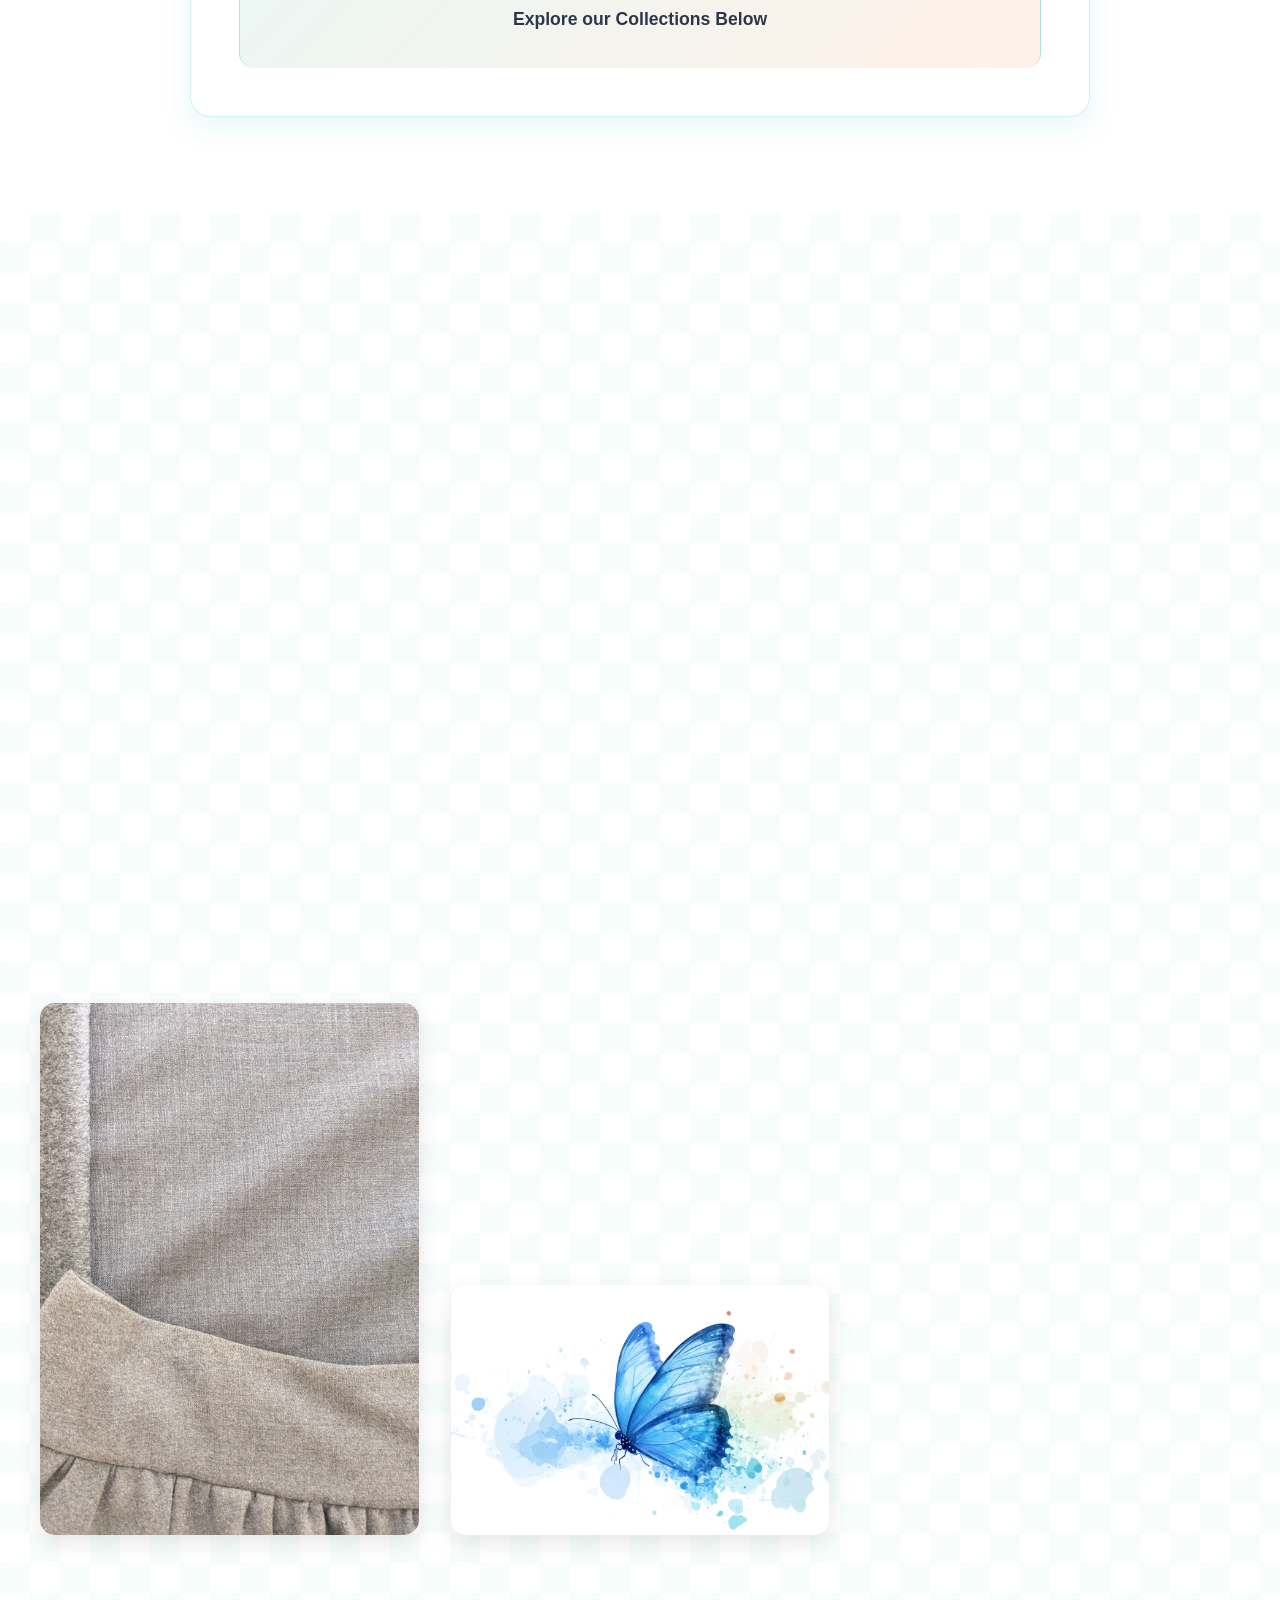
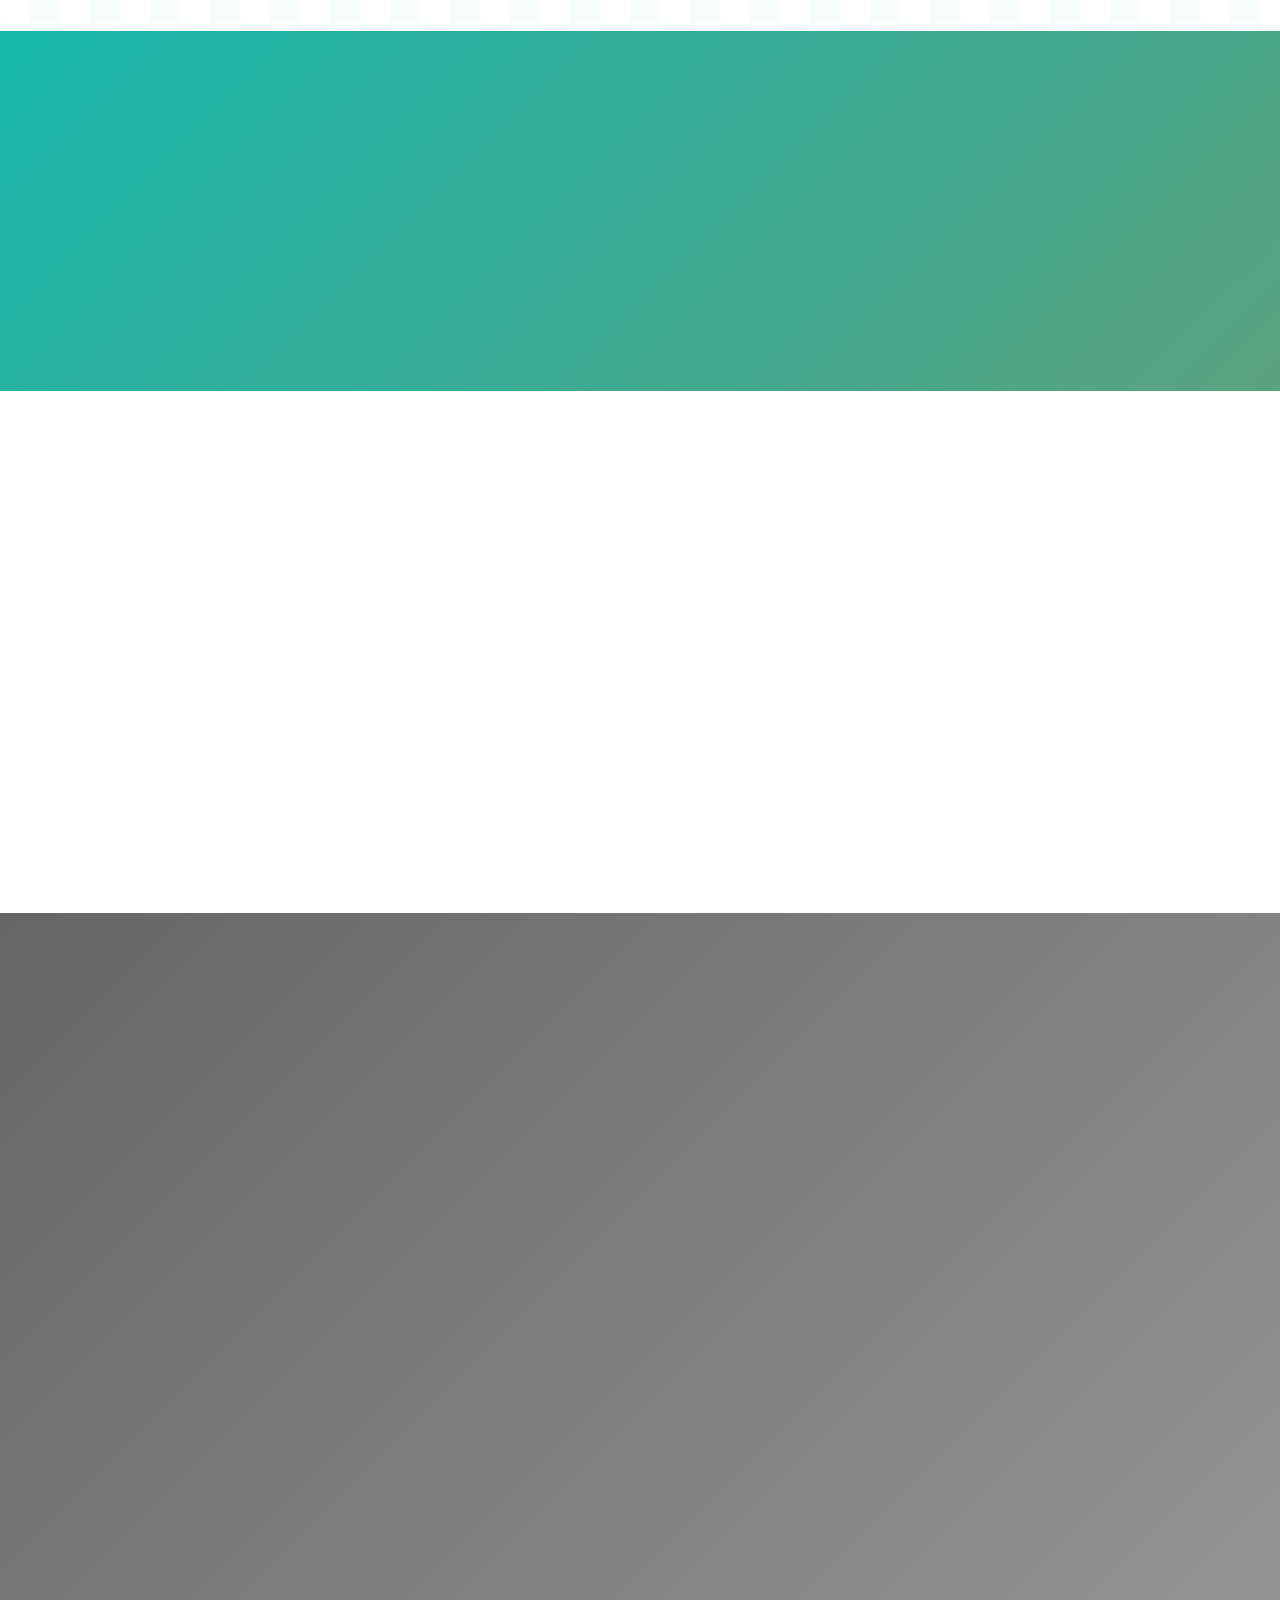
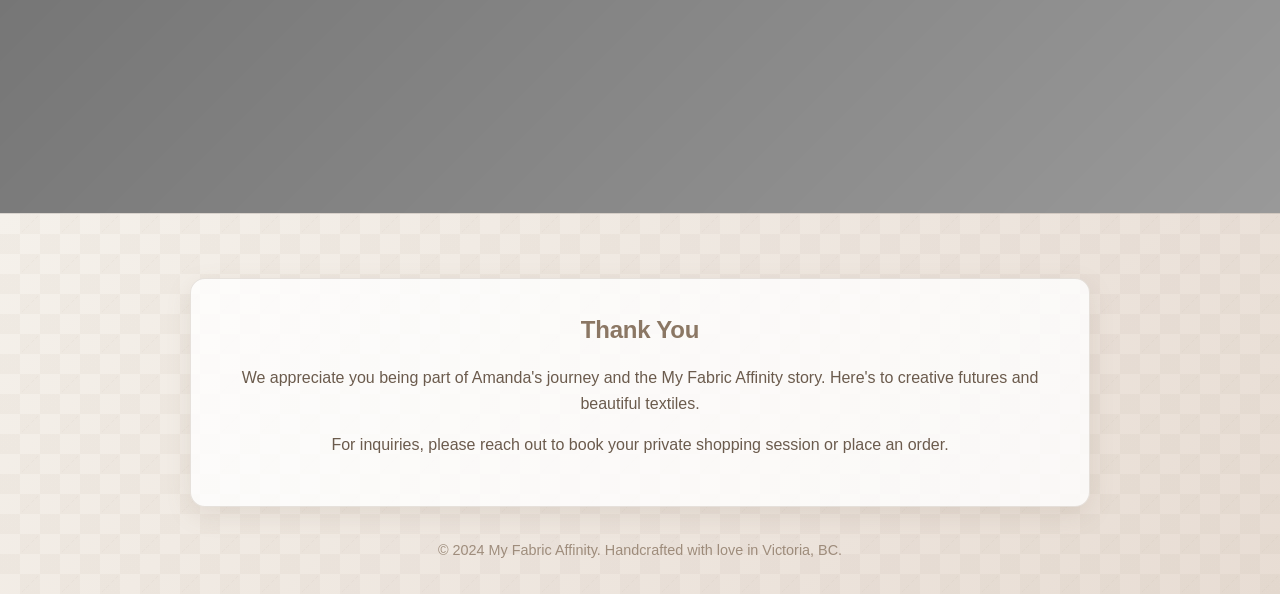
==== commit 42d83c3e: "phase 1.2" ====
--- a/index.html
+++ b/index.html
@@ -3,7 +3,7 @@
 <head>
     <meta charset="UTF-8">
     <meta name="viewport" content="width=device-width, initial-scale=1.0">
-    <title>My Fabric Affinity</title>
+    <title>My Fabric Affinity - A Fabric Finale Summer Sale</title>
     <link rel="stylesheet" href="src/styles/main.css">
 </head>
 <body>
@@ -27,33 +27,34 @@
                     <li class="nav-item">
                         <a href="#our-story" class="nav-link">Our Story</a>
                     </li>
-                    <li class="nav-item dropdown">
+                    <li class="nav-item">
                         <a href="#textiles" class="nav-link">Textiles</a>
-                        <ul class="dropdown-menu">
-                            <li><a href="#textiles-overview" class="dropdown-link">Overview</a></li>
-                            <li><a href="#textiles-catalog" class="dropdown-link">Product Catalog</a></li>
-                        </ul>
                     </li>
-                    <li class="nav-item dropdown">
+                    <li class="nav-item">
                         <a href="#threads" class="nav-link">Threads</a>
-                        <ul class="dropdown-menu">
-                            <li><a href="#threads-overview" class="dropdown-link">Overview</a></li>
-                            <li><a href="#threads-catalog" class="dropdown-link">Product Catalog</a></li>
-                        </ul>
+                    </li>
+                    <li class="nav-item">
+                        <a href="#contact" class="nav-link">Contact</a>
                     </li>
                 </ul>
             </nav>
         </div>
     </header>
 
-    <!-- Hero Section -->
-    <section id="home" class="hero-section">
-        <div class="container">
+    <!-- Hero Section with Wallpaper Background -->
+    <section id="home" class="hero-section" data-bg="images/silk-variety.jpg">
+        <div class="hero-background-overlay"></div>
+        <div class="hero-content">
+            <div class="hero-left">
             <div class="logo-container">
-                <img src="images/mfalogotrans.png" alt="My Fabric Affinity Logo" class="logo">
-            </div>
-            <h1 class="company-name">My Fabric Affinity</h1>
-            <p class="tagline">Summer Pop Up</p>
+                    <img src="images/mfalogotrans.png" alt="My Fabric Affinity Logo" class="logo circular-image">
+                </div>
+                <div class="hero-text">
+                    <h1 class="hero-title slide-in-text">A Fabric Finale</h1>
+                    <h2 class="hero-subtitle slide-in-text">Summer Sale</h2>
+                    <p class="hero-description slide-in-text">This fabric finale summer sale is stocked full of goodies from our last atelier collection.</p>
+                </div>
+            </div>
             <div class="scroll-indicator">
                 <span>Scroll to discover our journey</span>
                 <div class="scroll-arrow">↓</div>
@@ -61,25 +62,26 @@
         </div>
     </section>
 
-    <!-- Our Story Section -->
-    <section id="our-story" class="story-section">
+    <!-- Our Story Section with Background Image -->
+    <section id="our-story" class="story-section" data-bg="images/telio-dupioni-silks.jpg">
+        <div class="section-background-overlay"></div>
         <div class="story-container">
             <h2 class="section-title">Our Story</h2>
             
             <div class="story-content">
-                <p class="intro-text">This summer pop-up is stocked full of goodies from our last atelier collection.</p>
-                
-                <div class="story-block">
+                <p class="intro-text">This fabric finale summer sale is stocked full of goodies from our last atelier collection.</p>
+                
+                <div class="story-block" data-aos="fade-right">
                     <p>We are Amanda & a small team of talented helpers, who thankfully make MFA studio processes a fun & passionate supporter of local makers & creativity.</p>
                     
                     <p>We originally brought these cherished textiles & threads to Victoria with plans to start making more few-of-a-kind fashions. Soon after the move from Ontario, Amanda fell ill & life had to pause for over 4 years.</p>
                     
                     <p>Now, as Amanda heals & reconnects with her true calling - songwriting & singing - she's choosing to step away from the fashion industry.</p>
                     
-                    <p class="highlight">This summer pop-up is more than just a sale, it's to support her rebirth; it is a farewell & a celebration of everything we've built together.</p>
-                </div>
-
-                <div class="story-block">
+                    <p class="highlight">This fabric finale summer sale is more than just a sale, it's to support her rebirth; it is a farewell & a celebration of everything we've built together.</p>
+                </div>
+
+                <div class="story-block" data-aos="fade-left">
                     <h3>Amanda's Journey</h3>
                     <p>We've always had a deep love for fabric & understand the powerful wonders, workings & needs of a fashion maker. Amanda brings over 40 years experience with textile & threads, beginning her work in fashion even before college studies in technique & design.</p>
                     
@@ -90,7 +92,8 @@
                     <p class="gratitude">Thank you for being part of this chapter.</p>
                 </div>
 
-                <div class="story-block">
+                <div class="story-block how-we-roll-section" data-bg="images/neutrals.jpg" data-aos="zoom-in">
+                    <div class="story-overlay"></div>
                     <h3>How We Roll</h3>
                     <p>Amanda & MFA are committed to helping you bring your textile projects to life. With joy, we present these carefully selected treasures - intentionally & primarily to local designers & makers.</p>
                     
@@ -101,80 +104,198 @@
                     <p>We're proud to offer exceptional customer service, to support & encourage your creative process. We wish for these beautiful, quality textiles & threads to bring you as much joy & inspiration as they brought us.</p>
                 </div>
 
-                <div class="story-block contact-block">
+                <div class="story-block contact-block" data-aos="fade-up">
                     <p class="invitation">You are invited to text, call or email Amanda to place an order or book a private shopping session at our Metchosin studio.</p>
                     
                     <p class="garden-note">Garden breaks are included.</p>
                     
-                    <p class="closing">Here's to making yummy futures real.</p>
+                    <div class="contact-link-container">
+                        <a href="#contact" class="contact-link-button">Get In Touch with Amanda</a>
+                    </div>
+                    
+                    <p class="closing">Explore our Collections Below</p>
                 </div>
             </div>
         </div>
     </section>
 
-    <!-- Textiles Section -->
+    <!-- Textiles Gallery Section -->
     <section id="textiles" class="textiles-section">
         <div class="section-container">
             <h2 class="section-title">Textiles</h2>
             
-            <!-- Textiles Overview -->
-            <div id="textiles-overview" class="subsection">
-                <h3 class="subsection-title">Overview</h3>
-                <div class="content-block">
-                    <p>Discover our carefully curated collection of premium textiles, sourced and selected with the discerning maker in mind. Each piece tells a story of quality, craftsmanship, and creative possibility.</p>
-                    <p>From luxurious natural fibers to unique vintage finds, our textile collection represents years of passionate collecting and expertise in fabric selection.</p>
-                </div>
-            </div>
-
-            <!-- Textiles Product Catalog -->
-            <div id="textiles-catalog" class="subsection">
-                <h3 class="subsection-title">Product Catalog</h3>
-                <div class="content-block">
-                    <p>Our textile catalog features an extensive range of materials perfect for your creative projects:</p>
-                    <ul class="feature-list">
-                        <li>Premium natural fiber fabrics</li>
-                        <li>Vintage and rare textile finds</li>
-                        <li>Sustainable and eco-friendly options</li>
-                        <li>Designer deadstock and samples</li>
-                        <li>International imports and local treasures</li>
-                    </ul>
-                    <p class="catalog-note">Each textile comes with detailed information about fiber content, care instructions, and suggested applications.</p>
-                </div>
+                        <!-- Textiles Gallery Grid -->
+            <div class="gallery-grid">
+                <a href="collections/telio-dupioni-silks.html" class="gallery-tile large-tile" data-aos="zoom-in" data-aos-delay="100">
+                    <img src="images/telio-dupioni-silks.jpg" alt="Telio dupioni silk fabrics in vibrant colors" class="gallery-image zoom-on-hover">
+                    <div class="gallery-overlay">
+                        <h3>Telio Dupioni Silks</h3>
+                        <p>Premium dupioni silk collection</p>
+                        <span class="gallery-cta">Explore Collection</span>
+                    </div>
+                </a>
+                
+                <a href="collections/indian-dupioni-silks.html" class="gallery-tile" data-aos="fade-up" data-aos-delay="200">
+                    <img src="images/indian-dupioni-silks.jpg" alt="Indian dupioni silk fabrics with rich textures" class="gallery-image zoom-on-hover">
+                    <div class="gallery-overlay">
+                        <h3>Indian Dupioni Silks</h3>
+                        <p>Heritage silk textures</p>
+                        <span class="gallery-cta">Explore Collection</span>
+                    </div>
+                </a>
+                
+                <a href="collections/silk-variety.html" class="gallery-tile" data-aos="fade-up" data-aos-delay="300">
+                    <img src="images/silk-variety.jpg" alt="Silk variety including finished garments and fabrics" class="gallery-image zoom-on-hover">
+                    <div class="gallery-overlay">
+                        <h3>Silk Variety</h3>
+                        <p>Diverse silk options</p>
+                        <span class="gallery-cta">Explore Collection</span>
+                    </div>
+                </a>
+                
+                <a href="collections/suiting.html" class="gallery-tile tall-tile" data-aos="fade-left" data-aos-delay="400">
+                    <img src="images/suiting.jpg" alt="Professional suiting fabrics in classic colors" class="gallery-image zoom-on-hover">
+                    <div class="gallery-overlay">
+                        <h3>Suiting</h3>
+                        <p>Professional grade fabrics</p>
+                        <span class="gallery-cta">Explore Collection</span>
+                    </div>
+                </a>
+                
+                <a href="collections/knits.html" class="gallery-tile" data-aos="zoom-in" data-aos-delay="500">
+                    <img src="images/knits.jpg" alt="Soft knit fabrics in various weights and colors" class="gallery-image zoom-on-hover">
+                    <div class="gallery-overlay">
+                        <h3>Knits</h3>
+                        <p>Comfortable stretch fabrics</p>
+                        <span class="gallery-cta">Explore Collection</span>
+                    </div>
+                </a>
+                
+                <a href="collections/synthetics-other-wovens.html" class="gallery-tile" data-aos="fade-up" data-aos-delay="600">
+                    <img src="images/synthetics.jpg" alt="Synthetic fabrics and other woven materials" class="gallery-image zoom-on-hover">
+                    <div class="gallery-overlay">
+                        <h3>Synthetics & Other Wovens</h3>
+                        <p>Modern synthetic options</p>
+                        <span class="gallery-cta">Explore Collection</span>
+                    </div>
+                </a>
+                
+                <a href="collections/vinyl-upholstery.html" class="gallery-tile" data-aos="fade-up" data-aos-delay="700">
+                    <img src="images/butterfly.jpg" alt="Vinyl and upholstery materials for home furnishing" class="gallery-image zoom-on-hover">
+                    <div class="gallery-overlay">
+                        <h3>Vinyl & Upholstery</h3>
+                        <p>Home furnishing materials</p>
+                        <span class="gallery-cta">Explore Collection</span>
+                    </div>
+                </a>
             </div>
         </div>
     </section>
 
-    <!-- Threads Section -->
-    <section id="threads" class="threads-section">
+    <!-- Color Transition Section -->
+    <section class="color-transition turquoise-section" data-bg="images/blue-green.jpg">
+        <div class="transition-overlay"></div>
+    </section>
+
+    <!-- Threads Gallery Section -->
+    <section id="threads" class="threads-section" data-bg="images/tape-measure-2406328_1280.jpg">
+        <div class="threads-background-overlay"></div>
         <div class="section-container">
             <h2 class="section-title">Threads</h2>
             
-            <!-- Threads Overview -->
-            <div id="threads-overview" class="subsection">
-                <h3 class="subsection-title">Overview</h3>
-                <div class="content-block">
-                    <p>Explore our exceptional collection of threads, carefully selected to complement our textile offerings. From essential basics to specialty threads for unique projects.</p>
-                    <p>Many of our threads are proudly made in Canada, supporting local industry while providing you with the highest quality materials for your creative endeavors.</p>
-                </div>
-            </div>
-
-            <!-- Threads Product Catalog -->
-            <div id="threads-catalog" class="subsection">
-                <h3 class="subsection-title">Product Catalog</h3>
-                <div class="content-block">
-                    <p>Our thread collection includes:</p>
-                    <ul class="feature-list">
-                        <li>Canadian-made premium threads</li>
-                        <li>Specialty and decorative threads</li>
-                        <li>Natural fiber options</li>
-                        <li>Embroidery and quilting threads</li>
-                        <li>Industrial strength and delicate options</li>
-                    </ul>
-                    <p class="catalog-note">All threads come with minimal packaging as part of our commitment to environmental responsibility.</p>
-                </div>
+                        <!-- Threads Gallery Grid -->
+            <div class="gallery-grid threads-grid">
+                <a href="collections/matching-threads.html" class="gallery-tile" data-aos="slide-up" data-aos-delay="100">
+                    <img src="images/butterfly.jpg" alt="Serger threads for professional finishing" class="gallery-image zoom-on-hover">
+                    <div class="gallery-overlay">
+                        <h3>Serger Threads</h3>
+                        <p>Professional finishing threads</p>
+                        <span class="gallery-cta">Explore Collection</span>
+                    </div>
+                </a>
+                
+                <a href="collections/matching-threads.html" class="gallery-tile" data-aos="slide-up" data-aos-delay="200">
+                    <img src="images/butterfly.jpg" alt="Smaller thread spools for detailed work" class="gallery-image zoom-on-hover">
+                    <div class="gallery-overlay">
+                        <h3>Smaller Spools</h3>
+                        <p>Perfect for detailed work</p>
+                        <span class="gallery-cta">Explore Collection</span>
+                    </div>
+                </a>
+                
+                <a href="collections/matching-threads.html" class="gallery-tile" data-aos="slide-up" data-aos-delay="300">
+                    <img src="images/butterfly.jpg" alt="Nylon hemming threads for durable finishing" class="gallery-image zoom-on-hover">
+                    <div class="gallery-overlay">
+                        <h3>Nylon Hemming</h3>
+                        <p>Durable finishing threads</p>
+                        <span class="gallery-cta">Explore Collection</span>
+                    </div>
+                </a>
             </div>
         </div>
     </section>
+
+    <!-- Private Studio & Contact Section -->
+    <section id="contact" class="studio-contact-section" data-bg="images/PXL_20250701_025039517.jpg">
+        <div class="studio-overlay"></div>
+        <div class="studio-contact-container">
+            <div class="contact-card" data-aos="slide-in-left">
+                <h3 class="contact-name">Contact Amanda</h3>
+                
+                <div class="contact-details">
+                    <div class="contact-item">
+                        <span class="contact-label">Email:</span>
+                        <a href="mailto:myfabricaffinity@gmail.com" class="contact-value">myfabricaffinity@gmail.com</a>
+                    </div>
+                    
+                    <div class="contact-item">
+                        <span class="contact-label">Phone:</span>
+                        <a href="tel:+17785339888" class="contact-value">778.533.9888</a>
+                    </div>
+                    
+                    <div class="payment-info">
+                        <h4 class="payment-title">Method of payment kindly requested:</h4>
+                        <p class="payment-methods">Cash or e-transfer</p>
+                    </div>
+                    
+                    <div class="contact-note">
+                        <p>Reach out to book your private shopping session at our Metchosin studio or to place an order. Garden breaks included!</p>
+                    </div>
+                </div>
+            </div>
+            
+            <div class="studio-content" data-aos="slide-in-right">
+                <h2 class="studio-title">Private Studio Experience</h2>
+                <p class="studio-description">Visit our Metchosin studio for a personalized shopping experience surrounded by nature. Browse our collection at your own pace, enjoy garden breaks, and receive expert guidance from Amanda.</p>
+                <p class="studio-highlight">A truly unique way to discover your perfect textiles and threads.</p>
+                <div class="studio-features">
+                    <div class="feature-item">
+                        <span>Garden setting</span>
+                    </div>
+                    <div class="feature-item">
+                        <span>Personal consultation</span>
+                    </div>
+                    <div class="feature-item">
+                        <span>Private atmosphere</span>
+                    </div>
+                </div>
+            </div>
+        </div>
+    </section>
+
+    <!-- Footer Section -->
+    <footer id="footer" class="footer-section">
+        <div class="footer-container">
+            <div class="footer-content">
+                <h3 class="footer-title">Thank You</h3>
+                <p class="footer-text">We appreciate you being part of Amanda's journey and the My Fabric Affinity story. Here's to creative futures and beautiful textiles.</p>
+                <p class="footer-text">For inquiries, please reach out to book your private shopping session or place an order.</p>
+            </div>
+            <div class="footer-bottom">
+                <p>&copy; 2024 My Fabric Affinity. Handcrafted with love in Victoria, BC.</p>
+            </div>
+        </div>
+    </footer>
 
     <script>
         // Header scroll effect
@@ -263,27 +384,35 @@
                     e.preventDefault();
                     e.stopPropagation();
                     
-                    const targetId = link.getAttribute('href').substring(1);
-                    const targetElement = document.getElementById(targetId);
-                    
-                    if (targetElement) {
-                        // Close any open dropdowns on desktop
-                        dropdowns.forEach(dropdown => {
-                            dropdown.classList.remove('active');
-                        });
+                    const href = link.getAttribute('href');
+                    console.log('Dropdown link clicked:', href); // Debug log
+                    
+                    if (href && href.startsWith('#')) {
+                        const targetId = href.substring(1);
+                        const targetElement = document.getElementById(targetId);
                         
-                        const headerHeight = header.offsetHeight;
-                        const targetPosition = targetElement.offsetTop - headerHeight - 20;
+                        console.log('Looking for element with ID:', targetId); // Debug log
+                        console.log('Found element:', targetElement); // Debug log
                         
-                        // Use setTimeout to ensure DOM is ready for scroll
-                        setTimeout(() => {
+                        if (targetElement) {
+                            // Close any open dropdowns on desktop
+                            dropdowns.forEach(dropdown => {
+                                dropdown.classList.remove('active');
+                            });
+                            
+                            const headerHeight = header.offsetHeight || 100;
+                            const targetPosition = targetElement.offsetTop - headerHeight - 20;
+                            
+                            console.log('Scrolling to position:', targetPosition); // Debug log
+                            
+                            // Immediate scroll without setTimeout
                             window.scrollTo({
                                 top: targetPosition,
                                 behavior: 'smooth'
                             });
-                        }, 100);
-                    } else {
-                        console.warn('Target element not found:', targetId);
+                        } else {
+                            console.warn('Target element not found:', targetId);
+                        }
                     }
                     
                     // Close mobile menu
@@ -301,29 +430,72 @@
             });
         });
         
-        // Add intersection observer for smooth animations
-        const observerOptions = {
-            threshold: 0.1,
-            rootMargin: '0px 0px -50px 0px'
-        };
-        
-        const observer = new IntersectionObserver((entries) => {
+        // Enhanced Scroll Animations and Image Effects
+        document.addEventListener('DOMContentLoaded', () => {
+            // Static Background Setup
+            const bgElements = document.querySelectorAll('[data-bg]');
+            
+            function setupStaticBackgrounds() {
+                bgElements.forEach(element => {
+                    const bgImage = element.getAttribute('data-bg');
+                    element.style.backgroundImage = `url(${bgImage})`;
+                    element.style.backgroundPosition = 'center center';
+                    element.style.backgroundSize = 'cover';
+                    element.style.backgroundAttachment = 'fixed';
+                    element.style.backgroundRepeat = 'no-repeat';
+                });
+            }
+            
+            setupStaticBackgrounds(); // Initial call
+            
+            // AOS-like Animation Observer
+            const animationObserver = new IntersectionObserver((entries) => {
             entries.forEach(entry => {
                 if (entry.isIntersecting) {
-                    entry.target.style.opacity = '1';
-                    entry.target.style.transform = 'translateY(0)';
-                }
-            });
-        }, observerOptions);
-        
-        // Observe sections for scroll animations
-        document.addEventListener('DOMContentLoaded', () => {
-            const animatedElements = document.querySelectorAll('.story-block, .subsection');
-            animatedElements.forEach(element => {
-                element.style.opacity = '0';
-                element.style.transform = 'translateY(30px)';
-                element.style.transition = 'opacity 0.6s ease, transform 0.6s ease';
-                observer.observe(element);
+                        const element = entry.target;
+                        const animationType = element.getAttribute('data-aos');
+                        const delay = parseInt(element.getAttribute('data-aos-delay') || 0);
+                        
+                        setTimeout(() => {
+                            element.classList.add('aos-animate');
+                            
+                            // Add specific animation classes
+                            switch(animationType) {
+                                case 'fade-up':
+                                    element.classList.add('fade-up');
+                                    break;
+                                case 'fade-left':
+                                    element.classList.add('fade-left');
+                                    break;
+                                case 'fade-right':
+                                    element.classList.add('fade-right');
+                                    break;
+                                case 'zoom-in':
+                                    element.classList.add('zoom-in');
+                                    break;
+                                case 'slide-up':
+                                    element.classList.add('slide-up');
+                                    break;
+                                case 'slide-in-left':
+                                    element.classList.add('slide-in-left');
+                                    break;
+                                case 'pop-in':
+                                    element.classList.add('pop-in');
+                                    break;
+                                default:
+                                    element.classList.add('fade-in');
+                            }
+                        }, delay);
+                    }
+                });
+            }, {
+                threshold: 0.1,
+                rootMargin: '0px 0px -50px 0px'
+            });
+            
+            // Observe all elements with data-aos attributes
+            document.querySelectorAll('[data-aos]').forEach(element => {
+                animationObserver.observe(element);
             });
             
             // Enhanced observer for section titles
@@ -343,6 +515,22 @@
             sectionTitles.forEach(title => {
                 titleObserver.observe(title);
             });
+            
+            // Gallery tile click handlers
+            document.querySelectorAll('.gallery-tile').forEach(tile => {
+                tile.addEventListener('click', () => {
+                    tile.classList.add('clicked');
+                    setTimeout(() => {
+                        tile.classList.remove('clicked');
+                    }, 300);
+                });
+            });
+            
+            // Reduced motion support
+            const prefersReducedMotion = window.matchMedia('(prefers-reduced-motion: reduce)');
+            if (prefersReducedMotion.matches) {
+                document.body.classList.add('reduce-motion');
+            }
         });
     </script>
 </body>
--- a/src/styles/main.css
+++ b/src/styles/main.css
@@ -14,6 +14,36 @@
     line-height: 1.6;
     color: #333;
     overflow-x: hidden;
+}
+
+/* Accessibility - Reduced Motion Support */
+.reduce-motion * {
+    animation-duration: 0.01ms !important;
+    animation-iteration-count: 1 !important;
+    transition-duration: 0.01ms !important;
+    scroll-behavior: auto !important;
+}
+
+/* Image Global Styles */
+img {
+    max-width: 100%;
+    height: auto;
+    display: block;
+}
+
+.circular-image {
+    border-radius: 50%;
+    aspect-ratio: 1 / 1;
+    object-fit: cover;
+}
+
+.zoom-on-hover {
+    transition: transform 0.6s ease, filter 0.3s ease;
+}
+
+.zoom-on-hover:hover {
+    transform: scale(1.05);
+    filter: brightness(1.1);
 }
 
 /* Fixed Header */
@@ -110,7 +140,7 @@
 }
 
 .nav-link:hover {
-    color: #667eea;
+    color: #17b7ac;
 }
 
 .nav-link::after {
@@ -120,7 +150,7 @@
     left: 0;
     width: 0;
     height: 2px;
-    background: #667eea;
+    background: #17b7ac;
     transition: width 0.3s ease;
 }
 
@@ -169,13 +199,13 @@
 }
 
 .dropdown-link:hover {
-    background: rgba(102, 126, 234, 0.1);
-    color: #667eea;
+    background: rgba(23, 183, 172, 0.1);
+    color: #17b7ac;
 }
 
 .dropdown-link:active {
-    background: rgba(102, 126, 234, 0.2);
-    color: #667eea;
+    background: rgba(23, 183, 172, 0.2);
+    color: #17b7ac;
 }
 
 .fixed-header.scrolled .nav-link {
@@ -186,15 +216,82 @@
     background: #2d3748;
 }
 
-/* Hero section */
+/* Hero section with Static Background */
 .hero-section {
     display: flex;
     align-items: center;
-    justify-content: center;
-    min-height: 75vh;
-    padding: 2rem;
-    background: linear-gradient(135deg, #667eea 0%, #764ba2 100%);
-    position: relative;
+    justify-content: flex-start;
+    min-height: 100vh;
+    padding: 120px 2rem 2rem 2rem;
+    background: #ffffff;
+    position: relative;
+    background-attachment: fixed;
+    background-size: cover;
+    background-position: center center;
+    background-repeat: no-repeat;
+}
+
+.hero-background-overlay {
+    position: absolute;
+    top: 0;
+    left: 0;
+    right: 0;
+    bottom: 0;
+    background: rgba(0, 0, 0, 0.3);
+    backdrop-filter: blur(1px);
+    z-index: 1;
+}
+
+.hero-section .hero-content {
+    position: relative;
+    z-index: 2;
+    width: 100%;
+    max-width: 1200px;
+    margin: 0 auto;
+    display: flex;
+    justify-content: space-between;
+    align-items: center;
+}
+
+.hero-left {
+    display: flex;
+    align-items: center;
+    gap: 3rem;
+    background: rgba(255, 255, 255, 0.95);
+    padding: 2.5rem 3rem;
+    border-radius: 25px;
+    backdrop-filter: blur(15px);
+    border: 2px solid rgba(255, 255, 255, 0.3);
+    box-shadow: 0 20px 40px rgba(0, 0, 0, 0.1);
+}
+
+.hero-text {
+    color: #2d3748;
+}
+
+.hero-title {
+    font-size: clamp(2.5rem, 5vw, 4rem);
+    font-weight: 700;
+    color: #17b7ac;
+    margin-bottom: 0.5rem;
+    letter-spacing: -0.02em;
+    line-height: 1.1;
+}
+
+.hero-subtitle {
+    font-size: clamp(1.8rem, 3.5vw, 2.5rem);
+    font-weight: 600;
+    color: #f97316;
+    margin-bottom: 1rem;
+    letter-spacing: -0.01em;
+}
+
+.hero-description {
+    font-size: 1.2rem;
+    line-height: 1.6;
+    color: #4a5568;
+    max-width: 400px;
+    font-weight: 400;
 }
 
 .hero-section::before {
@@ -204,90 +301,112 @@
     left: 0;
     right: 0;
     bottom: 0;
-    background: rgba(255, 255, 255, 0.1);
-    backdrop-filter: blur(10px);
+    background: linear-gradient(45deg, rgba(23, 183, 172, 0.04) 25%, transparent 25%), 
+                linear-gradient(-45deg, rgba(249, 115, 22, 0.04) 25%, transparent 25%), 
+                linear-gradient(45deg, transparent 75%, rgba(23, 183, 172, 0.04) 75%), 
+                linear-gradient(-45deg, transparent 75%, rgba(249, 115, 22, 0.04) 75%);
+    background-size: 80px 80px;
+    background-position: 0 0, 0 40px, 40px -40px, -40px 0px;
     pointer-events: none;
-}
-
+    z-index: 1;
+}
+
+/* Legacy container - kept for other sections if needed */
 .container {
     max-width: 800px;
     text-align: center;
     position: relative;
     z-index: 2;
-    background: rgba(255, 255, 255, 0.95);
-    padding: 4rem 3rem;
+    background: rgba(255, 255, 255, 0.9);
+    padding: 2rem 3rem;
     border-radius: 20px;
-    box-shadow: 0 20px 40px rgba(0, 0, 0, 0.1);
+    box-shadow: 0 10px 30px rgba(23, 183, 172, 0.1);
+    border: 1px solid rgba(23, 183, 172, 0.2);
     backdrop-filter: blur(10px);
-    border: 1px solid rgba(255, 255, 255, 0.2);
-}
+}
+
+
 
 /* Logo */
 .logo-container {
-    margin-bottom: 2rem;
     animation: cascadeFadeIn 1s ease-out 0.2s both;
+    flex-shrink: 0;
 }
 
 .logo {
-    max-width: 200px;
-    height: auto;
+    width: 120px;
+    height: 120px;
     filter: drop-shadow(0 4px 8px rgba(0, 0, 0, 0.1));
     transition: transform 0.3s ease;
+    object-fit: cover;
 }
 
 .logo:hover {
     transform: scale(1.05);
 }
 
-/* Typography */
-.company-name {
-    font-size: clamp(2.5rem, 5vw, 4rem);
-    font-weight: 700;
-    color: #2d3748;
-    margin-bottom: 1rem;
-    letter-spacing: -0.02em;
-    animation: cascadeFadeIn 1s ease-out 0.6s both;
-}
-
-.tagline {
-    font-size: clamp(1.1rem, 2.5vw, 1.3rem);
-    color: #4a5568;
-    font-weight: 400;
-    opacity: 0.8;
-    animation: cascadeFadeIn 1s ease-out 1s both;
-    margin-top: 0.5rem;
+/* Slide-in text animation */
+.slide-in-text {
+    opacity: 0;
+    transform: translateY(30px);
+    animation: slideInUp 1s ease-out 0.5s forwards;
 }
 
 /* Scroll indicator */
 .scroll-indicator {
-    margin-top: 3rem;
+    position: absolute;
+    bottom: 2rem;
+    right: 2rem;
+    text-align: center;
     animation: cascadeFadeIn 1s ease-out 1.4s both;
+    color: white;
+    background: rgba(0, 0, 0, 0.3);
+    padding: 1rem;
+    border-radius: 10px;
+    backdrop-filter: blur(5px);
 }
 
 .scroll-indicator span {
     display: block;
     font-size: 0.9rem;
-    color: #4a5568;
+    color: #ffffff;
     margin-bottom: 0.5rem;
-    opacity: 0.8;
+    opacity: 0.9;
 }
 
 .scroll-arrow {
     font-size: 1.5rem;
-    color: #667eea;
+    color: #17b7ac;
     animation: bounce 2s infinite;
 }
 
-/* Story section */
+/* Story section with Static Background */
 .story-section {
-    background: linear-gradient(135deg, #f8fafc 0%, #e2e8f0 100%);
+    background: #ffffff;
     padding: 6rem 2rem;
     position: relative;
+    background-attachment: fixed;
+    background-size: cover;
+    background-position: center center;
+    background-repeat: no-repeat;
+}
+
+.section-background-overlay {
+    position: absolute;
+    top: 0;
+    left: 0;
+    right: 0;
+    bottom: 0;
+    background: rgba(255, 255, 255, 0.85);
+    backdrop-filter: blur(3px);
+    z-index: 1;
 }
 
 .story-container {
     max-width: 900px;
     margin: 0 auto;
+    position: relative;
+    z-index: 2;
 }
 
 .section-title {
@@ -308,18 +427,18 @@
 }
 
 .story-content {
-    background: rgba(255, 255, 255, 0.9);
+    background: rgba(255, 255, 255, 0.95);
     padding: 3rem;
     border-radius: 20px;
-    box-shadow: 0 10px 30px rgba(0, 0, 0, 0.1);
+    box-shadow: 0 10px 30px rgba(23, 183, 172, 0.1);
+    border: 1px solid rgba(23, 183, 172, 0.2);
     backdrop-filter: blur(10px);
-    border: 1px solid rgba(255, 255, 255, 0.3);
 }
 
 .intro-text {
     font-size: 1.3rem;
     font-weight: 500;
-    color: #667eea;
+    color: #17b7ac;
     text-align: center;
     margin-bottom: 2.5rem;
     line-height: 1.8;
@@ -329,12 +448,62 @@
     margin-bottom: 2.5rem;
     padding-bottom: 2rem;
     border-bottom: 1px solid rgba(0, 0, 0, 0.1);
+    position: relative;
 }
 
 .story-block:last-child {
     border-bottom: none;
     margin-bottom: 0;
     padding-bottom: 0;
+}
+
+.story-block.contact-block {
+    padding-bottom: 2rem !important;
+}
+
+/* How We Roll Section with Static Background */
+.how-we-roll-section {
+    background-attachment: fixed;
+    background-size: cover;
+    background-position: center center;
+    background-repeat: no-repeat;
+    border-radius: 15px;
+    overflow: hidden;
+    position: relative;
+    padding: 3rem;
+}
+
+.story-overlay {
+    position: absolute;
+    top: 0;
+    left: 0;
+    right: 0;
+    bottom: 0;
+    background: linear-gradient(135deg, rgba(0, 0, 0, 0.7), rgba(0, 0, 0, 0.5));
+    backdrop-filter: blur(3px);
+    z-index: 1;
+}
+
+.how-we-roll-section > * {
+    position: relative;
+    z-index: 2;
+}
+
+.how-we-roll-section h3 {
+    color: #ffffff !important;
+    text-shadow: 0 2px 4px rgba(0, 0, 0, 0.5);
+    margin-bottom: 2rem;
+}
+
+.how-we-roll-section p {
+    color: #ffffff !important;
+    text-shadow: 0 1px 3px rgba(0, 0, 0, 0.5);
+    background: rgba(0, 0, 0, 0.3);
+    padding: 1.5rem;
+    border-radius: 10px;
+    margin-bottom: 1.5rem;
+    backdrop-filter: blur(5px);
+    border: 1px solid rgba(255, 255, 255, 0.2);
 }
 
 .story-block h3 {
@@ -358,7 +527,7 @@
 
 .highlight {
     font-weight: 500;
-    color: #667eea !important;
+    color: #f97316 !important;
     font-style: italic;
 }
 
@@ -370,10 +539,10 @@
 }
 
 .contact-block {
-    background: linear-gradient(135deg, #667eea10, #764ba210);
+    background: linear-gradient(135deg, rgba(23, 183, 172, 0.1), rgba(249, 115, 22, 0.1));
     padding: 2rem;
     border-radius: 15px;
-    border: 1px solid rgba(102, 126, 234, 0.2);
+    border: 1px solid rgba(23, 183, 172, 0.3);
 }
 
 .invitation {
@@ -386,7 +555,7 @@
 .garden-note {
     font-style: italic;
     text-align: center;
-    color: #667eea !important;
+    color: #17b7ac !important;
     font-size: 1rem !important;
 }
 
@@ -397,6 +566,184 @@
     font-size: 1.1rem !important;
 }
 
+.contact-link-container {
+    text-align: center;
+    margin: 1.5rem 0;
+}
+
+.contact-link-button {
+    display: inline-block;
+    background: linear-gradient(135deg, #17b7ac 0%, #f97316 100%);
+    color: #ffffff;
+    text-decoration: none;
+    padding: 0.8rem 2rem;
+    border-radius: 25px;
+    font-weight: 600;
+    font-size: 1rem;
+    letter-spacing: 0.02em;
+    transition: all 0.3s ease;
+    box-shadow: 0 4px 15px rgba(23, 183, 172, 0.3);
+    border: 2px solid transparent;
+}
+
+.contact-link-button:hover {
+    background: linear-gradient(135deg, #f97316 0%, #17b7ac 100%);
+    transform: translateY(-2px);
+    box-shadow: 0 6px 20px rgba(249, 115, 22, 0.4);
+    color: #ffffff;
+    text-decoration: none;
+}
+
+.contact-link-button:active {
+    transform: translateY(0);
+    box-shadow: 0 4px 15px rgba(23, 183, 172, 0.3);
+}
+
+/* Gallery Grid Layouts */
+.gallery-grid {
+    display: grid;
+    grid-template-columns: repeat(auto-fit, minmax(300px, 1fr));
+    gap: 2rem;
+    grid-auto-rows: 250px;
+    grid-auto-flow: dense;
+}
+
+.gallery-tile {
+    position: relative;
+    border-radius: 15px;
+    overflow: hidden;
+    cursor: pointer;
+    transition: all 0.3s ease;
+    box-shadow: 0 8px 25px rgba(0, 0, 0, 0.1);
+}
+
+.gallery-tile.large-tile {
+    grid-column: span 2;
+    grid-row: span 2;
+}
+
+.gallery-tile.tall-tile {
+    grid-row: span 2;
+}
+
+.gallery-tile.wide-tile {
+    grid-column: span 2;
+}
+
+.gallery-tile.circular-tile {
+    border-radius: 50%;
+    aspect-ratio: 1 / 1;
+}
+
+.gallery-tile:hover {
+    transform: translateY(-5px);
+    box-shadow: 0 15px 35px rgba(0, 0, 0, 0.2);
+}
+
+.gallery-tile.clicked {
+    transform: scale(0.95);
+    transition: transform 0.1s ease;
+}
+
+.gallery-image {
+    width: 100%;
+    height: 100%;
+    object-fit: cover;
+    transition: transform 0.6s ease, filter 0.3s ease;
+}
+
+.gallery-tile:hover .gallery-image {
+    transform: scale(1.1);
+    filter: brightness(1.1);
+}
+
+.gallery-overlay {
+    position: absolute;
+    top: 0;
+    left: 0;
+    right: 0;
+    bottom: 0;
+    background: linear-gradient(135deg, rgba(23, 183, 172, 0.9), rgba(249, 115, 22, 0.9));
+    color: white;
+    padding: 2rem;
+    display: flex;
+    flex-direction: column;
+    justify-content: center;
+    align-items: center;
+    text-align: center;
+    opacity: 0;
+    transition: opacity 0.3s ease;
+}
+
+.gallery-tile:hover .gallery-overlay {
+    opacity: 1;
+}
+
+/* Mobile: Show overlay text without hover */
+@media (max-width: 768px) {
+    .gallery-overlay {
+        opacity: 1;
+        background: linear-gradient(135deg, rgba(23, 183, 172, 0.7), rgba(249, 115, 22, 0.7));
+    }
+    
+    .gallery-overlay h3 {
+        font-size: 1.3rem;
+    }
+    
+    .gallery-overlay p {
+        font-size: 0.9rem;
+    }
+    
+    .gallery-cta {
+        font-size: 0.8rem;
+        padding: 0.4rem 0.8rem;
+    }
+}
+
+.gallery-overlay h3 {
+    font-size: 1.5rem;
+    font-weight: 600;
+    margin-bottom: 0.5rem;
+}
+
+.gallery-overlay p {
+    font-size: 1rem;
+    margin-bottom: 1rem;
+    opacity: 0.9;
+}
+
+.gallery-cta {
+    background: rgba(255, 255, 255, 0.2);
+    padding: 0.5rem 1rem;
+    border-radius: 20px;
+    font-size: 0.9rem;
+    font-weight: 500;
+    border: 1px solid rgba(255, 255, 255, 0.3);
+}
+
+/* Color Transition Sections */
+.color-transition {
+    height: 40vh;
+    position: relative;
+    background-attachment: fixed;
+    background-size: cover;
+    background-position: center center;
+    background-repeat: no-repeat;
+}
+
+.turquoise-section {
+    background-color: #17b7ac;
+}
+
+.transition-overlay {
+    position: absolute;
+    top: 0;
+    left: 0;
+    right: 0;
+    bottom: 0;
+    background: linear-gradient(135deg, rgba(23, 183, 172, 0.8), rgba(249, 115, 22, 0.3));
+}
+
 /* Textiles and Threads Sections */
 .textiles-section,
 .threads-section {
@@ -405,84 +752,343 @@
 }
 
 .textiles-section {
-    background: linear-gradient(135deg, #e2e8f0 0%, #cbd5e0 100%);
+    background: #ffffff;
+    position: relative;
+}
+
+.textiles-section::before {
+    content: '';
+    position: absolute;
+    top: 0;
+    left: 0;
+    right: 0;
+    bottom: 0;
+    background: linear-gradient(45deg, rgba(23, 183, 172, 0.03) 25%, transparent 25%), 
+                linear-gradient(-45deg, rgba(23, 183, 172, 0.03) 25%, transparent 25%), 
+                linear-gradient(45deg, transparent 75%, rgba(23, 183, 172, 0.03) 75%), 
+                linear-gradient(-45deg, transparent 75%, rgba(23, 183, 172, 0.03) 75%);
+    background-size: 60px 60px;
+    background-position: 0 0, 0 30px, 30px -30px, -30px 0px;
+    pointer-events: none;
 }
 
 .threads-section {
-    background: linear-gradient(135deg, #f7fafc 0%, #edf2f7 100%);
+    background: #ffffff;
+    position: relative;
+    background-attachment: fixed;
+    background-size: cover;
+    background-position: center center;
+    background-repeat: no-repeat;
+}
+
+.threads-background-overlay {
+    position: absolute;
+    top: 0;
+    left: 0;
+    right: 0;
+    bottom: 0;
+    background: rgba(255, 255, 255, 0.85);
+    backdrop-filter: blur(2px);
+    z-index: 1;
 }
 
 .section-container {
-    max-width: 900px;
+    max-width: 1200px;
     margin: 0 auto;
-}
-
-.subsection {
-    background: rgba(255, 255, 255, 0.9);
-    padding: 2.5rem;
-    border-radius: 15px;
+    position: relative;
+    z-index: 2;
+}
+
+.threads-grid {
+    grid-template-columns: repeat(auto-fit, minmax(250px, 1fr));
+    grid-auto-rows: 200px;
+}
+
+/* Studio Visit Section */
+.studio-visit-section {
+    min-height: 80vh;
+    position: relative;
+    background-attachment: fixed;
+    background-size: cover;
+    background-position: center center;
+    background-repeat: no-repeat;
+    display: flex;
+    align-items: center;
+    padding: 4rem 2rem;
+}
+
+/* Combined Studio & Contact Section */
+.studio-contact-section {
+    min-height: 100vh;
+    position: relative;
+    background-attachment: fixed;
+    background-size: cover;
+    background-position: center center;
+    background-repeat: no-repeat;
+    display: flex;
+    align-items: center;
+    padding: 6rem 2rem;
+}
+
+.studio-contact-container {
+    max-width: 1400px;
+    margin: 0 auto;
+    display: grid;
+    grid-template-columns: 1fr 1fr;
+    gap: 4rem;
+    align-items: start;
+    position: relative;
+    z-index: 2;
+}
+
+.studio-overlay {
+    position: absolute;
+    top: 0;
+    left: 0;
+    right: 0;
+    bottom: 0;
+    background: linear-gradient(135deg, rgba(0, 0, 0, 0.6), rgba(0, 0, 0, 0.4));
+    z-index: 1;
+}
+
+.studio-content {
+    max-width: 600px;
+    color: white;
+    position: relative;
+    z-index: 2;
+    background: rgba(0, 0, 0, 0.7);
+    padding: 3rem;
+    border-radius: 20px;
+    backdrop-filter: blur(15px);
+    border: 2px solid rgba(255, 255, 255, 0.3);
+    box-shadow: 0 20px 40px rgba(0, 0, 0, 0.3);
+}
+
+/* Contact Card in Studio Section */
+.studio-contact-section .contact-card {
+    background: rgba(255, 255, 255, 0.95);
+    padding: 3rem;
+    border-radius: 20px;
+    box-shadow: 0 20px 40px rgba(0, 0, 0, 0.3);
+    border: 2px solid rgba(255, 255, 255, 0.3);
+    backdrop-filter: blur(15px);
+    max-width: 500px;
+    position: relative;
+    z-index: 2;
+}
+
+/* Contact Card Content Styling */
+.contact-name {
+    font-size: 2rem;
+    font-weight: 600;
+    color: #17b7ac;
+    text-align: center;
     margin-bottom: 2rem;
-    box-shadow: 0 8px 25px rgba(0, 0, 0, 0.08);
-    backdrop-filter: blur(10px);
-    border: 1px solid rgba(255, 255, 255, 0.3);
-}
-
-.subsection:last-child {
-    margin-bottom: 0;
-}
-
-.subsection-title {
-    font-size: 1.8rem;
+    letter-spacing: -0.01em;
+}
+
+.contact-details {
+    display: flex;
+    flex-direction: column;
+    gap: 1.5rem;
+}
+
+.contact-item {
+    display: flex;
+    flex-direction: column;
+    gap: 0.5rem;
+}
+
+.contact-label {
+    font-size: 1rem;
+    font-weight: 600;
+    color: #6b7280;
+    text-transform: uppercase;
+    letter-spacing: 0.05em;
+}
+
+.contact-value {
+    font-size: 1.2rem;
+    color: #f97316;
+    text-decoration: none;
+    font-weight: 500;
+    transition: all 0.3s ease;
+}
+
+.contact-value:hover {
+    color: #17b7ac;
+    text-decoration: underline;
+}
+
+.payment-info {
+    background: linear-gradient(135deg, rgba(23, 183, 172, 0.05), rgba(249, 115, 22, 0.05));
+    padding: 1.5rem;
+    border-radius: 12px;
+    border: 1px solid rgba(23, 183, 172, 0.1);
+    margin-top: 1rem;
+}
+
+.payment-title {
+    font-size: 1.1rem;
     font-weight: 600;
     color: #2d3748;
+    margin-bottom: 0.5rem;
+}
+
+.payment-methods {
+    font-size: 1.1rem;
+    color: #f97316;
+    font-weight: 500;
+    margin: 0;
+}
+
+.contact-note {
+    text-align: center;
+    margin-top: 1rem;
+}
+
+.contact-note p {
+    font-size: 1rem;
+    color: #6b7280;
+    line-height: 1.6;
+    font-style: italic;
+}
+
+.studio-title {
+    font-size: 2.5rem;
+    font-weight: 600;
     margin-bottom: 1.5rem;
-    letter-spacing: -0.01em;
-}
-
-.content-block p {
+    color: #ffffff;
+    text-shadow: 0 2px 8px rgba(0, 0, 0, 0.5);
+}
+
+.studio-description {
+    font-size: 1.2rem;
+    line-height: 1.7;
+    margin-bottom: 1.5rem;
+    color: #ffffff;
+    text-shadow: 0 1px 4px rgba(0, 0, 0, 0.5);
+}
+
+.studio-highlight {
     font-size: 1.1rem;
-    line-height: 1.8;
-    color: #4a5568;
-    margin-bottom: 1.2rem;
-}
-
-.content-block p:last-child {
-    margin-bottom: 0;
-}
-
-.feature-list {
-    list-style: none;
-    padding: 0;
-    margin: 1.5rem 0;
-}
-
-.feature-list li {
-    font-size: 1.1rem;
-    color: #4a5568;
-    padding: 0.5rem 0;
-    padding-left: 1.5rem;
-    position: relative;
-    line-height: 1.6;
-}
-
-.feature-list li::before {
-    content: '✦';
-    position: absolute;
-    left: 0;
-    color: #667eea;
+    font-style: italic;
+    color: #17b7ac;
+    margin-bottom: 2rem;
+    text-shadow: 0 1px 4px rgba(0, 0, 0, 0.7);
+    background: rgba(23, 183, 172, 0.2);
+    padding: 1rem;
+    border-radius: 10px;
+    border-left: 4px solid #17b7ac;
+}
+
+.studio-features {
+    display: flex;
+    gap: 1.5rem;
+    flex-wrap: wrap;
+}
+
+.feature-item {
+    background: rgba(255, 255, 255, 0.15);
+    padding: 0.8rem 1.2rem;
+    border-radius: 25px;
     font-size: 1rem;
-}
-
-.catalog-note {
-    font-style: italic;
-    color: #718096 !important;
-    font-size: 1rem !important;
-    text-align: center;
-    margin-top: 1.5rem;
-}
-
-/* Animations */
+    font-weight: 500;
+    text-shadow: 0 1px 3px rgba(0, 0, 0, 0.5);
+    border: 1px solid rgba(255, 255, 255, 0.2);
+    backdrop-filter: blur(5px);
+}
+
+/* Contact Section - Legacy styles now integrated into studio-contact-section */
+
+/* AOS Animation Classes */
+[data-aos] {
+    opacity: 0;
+    transition: opacity 0.6s ease, transform 0.6s ease;
+}
+
+[data-aos].aos-animate {
+    opacity: 1;
+}
+
+.fade-up.aos-animate {
+    transform: translateY(0);
+}
+
+.fade-up {
+    transform: translateY(30px);
+}
+
+.fade-left.aos-animate {
+    transform: translateX(0);
+}
+
+.fade-left {
+    transform: translateX(30px);
+}
+
+.fade-right.aos-animate {
+    transform: translateX(0);
+}
+
+.fade-right {
+    transform: translateX(-30px);
+}
+
+.zoom-in.aos-animate {
+    transform: scale(1);
+}
+
+.zoom-in {
+    transform: scale(0.9);
+}
+
+.slide-up.aos-animate {
+    transform: translateY(0);
+}
+
+.slide-up {
+    transform: translateY(40px);
+}
+
+.slide-in-left.aos-animate {
+    transform: translateX(0);
+}
+
+.slide-in-left {
+    transform: translateX(-50px);
+}
+
+.pop-in.aos-animate {
+    transform: scale(1) rotate(0deg);
+}
+
+.pop-in {
+    transform: scale(0.8) rotate(-5deg);
+}
+
+.fade-in.aos-animate {
+    opacity: 1;
+    transform: translateY(0);
+}
+
+.fade-in {
+    transform: translateY(20px);
+}
+
+/* Base Animations */
 @keyframes fadeInUp {
+    from {
+        opacity: 0;
+        transform: translateY(30px);
+    }
+    to {
+        opacity: 1;
+        transform: translateY(0);
+    }
+}
+
+@keyframes slideInUp {
     from {
         opacity: 0;
         transform: translateY(30px);
@@ -549,33 +1155,83 @@
 
 /* Responsive design */
 @media (max-width: 768px) {
+    /* Hero Section */
     .hero-section {
         min-height: 70vh;
-    }
-    
-    .container {
-        padding: 2.5rem 1.5rem;
-        margin: 1rem;
+        background-attachment: scroll;
+        padding: 120px 1rem 1rem 1rem;
+    }
+    
+    .hero-content {
+        flex-direction: column;
+        align-items: flex-start;
+        gap: 2rem;
+    }
+    
+    .hero-left {
+        flex-direction: column;
+        gap: 1.5rem;
+        padding: 2rem;
+        text-align: center;
+        width: 100%;
+    }
+    
+    .hero-title {
+        font-size: 2.5rem;
+    }
+    
+    .hero-subtitle {
+        font-size: 1.8rem;
+    }
+    
+    .hero-description {
+        font-size: 1.1rem;
+        max-width: 100%;
     }
     
     .logo {
-        max-width: 150px;
-    }
-    
-    .company-name {
-        font-size: 2.5rem;
-    }
-    
-    .tagline {
-        font-size: 1.1rem;
+        width: 100px;
+        height: 100px;
     }
     
     .scroll-indicator {
-        margin-top: 2rem;
-    }
-    
+        position: static;
+        margin-top: 1rem;
+        background: rgba(255, 255, 255, 0.9);
+        color: #2d3748;
+    }
+    
+    .scroll-indicator span {
+        color: #6b7280;
+    }
+    
+
+    
+    /* Gallery Grids */
+    .gallery-grid {
+        grid-template-columns: repeat(auto-fit, minmax(250px, 1fr));
+        gap: 1.5rem;
+        grid-auto-rows: 200px;
+    }
+    
+    .gallery-tile.large-tile {
+        grid-column: span 1;
+        grid-row: span 1;
+    }
+    
+    .gallery-tile.wide-tile {
+        grid-column: span 1;
+    }
+    
+    .threads-grid {
+        grid-template-columns: repeat(auto-fit, minmax(200px, 1fr));
+        grid-auto-rows: 180px;
+    }
+    
+    /* Story Section */
     .story-section {
         padding: 4rem 1rem;
+        background-attachment: scroll;
     }
     
     .story-content {
@@ -601,6 +1257,93 @@
     
     .contact-block {
         padding: 1.5rem;
+    }
+    
+    .contact-link-button {
+        padding: 0.7rem 1.5rem;
+        font-size: 0.95rem;
+    }
+    
+    /* Studio Visit Section */
+    .studio-visit-section {
+        background-attachment: scroll;
+        min-height: 60vh;
+        padding: 3rem 1rem;
+    }
+    
+    /* Combined Studio & Contact Section */
+    .studio-contact-section {
+        background-attachment: scroll;
+        min-height: auto;
+        padding: 4rem 1rem;
+    }
+    
+    .studio-contact-container {
+        grid-template-columns: 1fr;
+        gap: 3rem;
+        max-width: 100%;
+    }
+    
+    .studio-content {
+        padding: 2rem;
+        max-width: 100%;
+    }
+    
+    .studio-contact-section .contact-card {
+        padding: 2rem;
+        max-width: 100%;
+    }
+    
+    .contact-name {
+        font-size: 1.6rem;
+        margin-bottom: 1.5rem;
+    }
+    
+    .contact-details {
+        gap: 1.2rem;
+    }
+    
+    .contact-item {
+        gap: 0.4rem;
+    }
+    
+    .contact-value {
+        font-size: 1.1rem;
+    }
+    
+    .payment-info {
+        padding: 1.2rem;
+    }
+    
+    .payment-title {
+        font-size: 1rem;
+    }
+    
+    .payment-methods {
+        font-size: 1rem;
+    }
+    
+    .studio-title {
+        font-size: 2rem;
+    }
+    
+    .studio-description {
+        font-size: 1.1rem;
+    }
+    
+    .studio-features {
+        flex-direction: column;
+        gap: 1rem;
+    }
+    
+    .feature-item {
+        text-align: center;
+    }
+    
+    /* Color Transitions */
+    .color-transition {
+        height: 30vh;
+        background-attachment: scroll;
     }
     
     /* Mobile Navigation */
@@ -651,7 +1394,7 @@
         opacity: 1;
         visibility: visible;
         transform: none;
-        background: rgba(102, 126, 234, 0.05);
+        background: rgba(23, 183, 172, 0.05);
         box-shadow: none;
         border: none;
         border-radius: 0;
@@ -684,50 +1427,48 @@
     .textiles-section,
     .threads-section {
         padding: 4rem 1rem;
-    }
-    
-    .subsection {
-        padding: 2rem 1.5rem;
-        margin-bottom: 1.5rem;
-    }
-    
-    .subsection-title {
-        font-size: 1.5rem;
-    }
-    
-    .content-block p {
-        font-size: 1rem;
-    }
-    
-    .feature-list li {
-        font-size: 1rem;
+        background-attachment: scroll;
+    }
+    
+    /* Color Transitions */
+    .color-transition {
+        height: 30vh;
+        background-attachment: scroll;
     }
 }
 
 @media (max-width: 480px) {
     .hero-section {
-        padding: 1rem;
+        padding: 100px 0.5rem 0.5rem 0.5rem;
         min-height: 60vh;
-    }
-    
-    .container {
-        padding: 2rem 1rem;
+        background-attachment: scroll;
+    }
+    
+    .hero-left {
+        padding: 1.5rem;
+        gap: 1rem;
+    }
+    
+    .hero-title {
+        font-size: 2rem;
+    }
+    
+    .hero-subtitle {
+        font-size: 1.5rem;
+    }
+    
+    .hero-description {
+        font-size: 1rem;
     }
     
     .logo {
-        max-width: 120px;
-    }
-    
-    .company-name {
-        font-size: 2rem;
-    }
-    
-    .tagline {
-        font-size: 1rem;
+        width: 80px;
+        height: 80px;
     }
     
     .scroll-indicator {
-        margin-top: 1.5rem;
+        margin-top: 1rem;
+        padding: 0.8rem;
     }
     
     .scroll-indicator span {
@@ -746,8 +1487,23 @@
         height: 40px;
     }
     
+    /* Gallery Grids */
+    .gallery-grid {
+        grid-template-columns: 1fr;
+        gap: 1rem;
+        grid-auto-rows: 250px;
+    }
+    
+    .threads-grid {
+        grid-template-columns: 1fr;
+        grid-auto-rows: 200px;
+    }
+    
+
+    
     .story-section {
         padding: 3rem 0.5rem;
+        background-attachment: scroll;
     }
     
     .story-content {
@@ -795,31 +1551,202 @@
     .textiles-section,
     .threads-section {
         padding: 3rem 0.5rem;
-    }
-    
-    .subsection {
-        padding: 1.5rem 1rem;
-        margin-bottom: 1rem;
-    }
-    
-    .subsection-title {
+        background-attachment: scroll;
+    }
+    
+    .studio-visit-section {
+        background-attachment: scroll;
+        min-height: 50vh;
+        padding: 2rem 0.5rem;
+    }
+    
+    /* Combined Studio & Contact Section */
+    .studio-contact-section {
+        background-attachment: scroll;
+        min-height: auto;
+        padding: 3rem 0.5rem;
+    }
+    
+    .studio-contact-container {
+        grid-template-columns: 1fr;
+        gap: 2rem;
+    }
+    
+    .studio-content {
+        padding: 1.5rem;
+    }
+    
+    .studio-contact-section .contact-card {
+        padding: 1.5rem;
+    }
+    
+    .contact-name {
+        font-size: 1.4rem;
+        margin-bottom: 1.2rem;
+    }
+    
+    .contact-details {
+        gap: 1rem;
+    }
+    
+    .contact-item {
+        gap: 0.3rem;
+    }
+    
+    .contact-label {
+        font-size: 0.9rem;
+    }
+    
+    .contact-value {
+        font-size: 1rem;
+    }
+    
+    .payment-info {
+        padding: 1rem;
+        margin-top: 0.8rem;
+    }
+    
+    .payment-title {
+        font-size: 0.95rem;
+        margin-bottom: 0.4rem;
+    }
+    
+    .payment-methods {
+        font-size: 0.95rem;
+    }
+    
+    .contact-note p {
+        font-size: 0.9rem;
+    }
+    
+    .studio-title {
+        font-size: 1.8rem;
+    }
+    
+    .studio-description {
+        font-size: 1rem;
+    }
+    
+    .studio-features {
+        gap: 0.8rem;
+    }
+    
+    .feature-item {
+        font-size: 0.9rem;
+        padding: 0.6rem 1rem;
+    }
+    
+    .color-transition {
+        height: 25vh;
+        background-attachment: scroll;
+    }
+    
+    /* Contact styles now integrated into studio-contact-section above */
+}
+
+/* Footer Section */
+.footer-section {
+    background: linear-gradient(135deg, #f5f1eb 0%, #e8ddd4 100%);
+    padding: 4rem 2rem 2rem;
+    position: relative;
+    border-top: 1px solid rgba(0, 0, 0, 0.1);
+}
+
+.footer-section::before {
+    content: '';
+    position: absolute;
+    top: 0;
+    left: 0;
+    right: 0;
+    bottom: 0;
+    background: linear-gradient(45deg, rgba(139, 119, 100, 0.05) 25%, transparent 25%), 
+                linear-gradient(-45deg, rgba(139, 119, 100, 0.05) 25%, transparent 25%), 
+                linear-gradient(45deg, transparent 75%, rgba(139, 119, 100, 0.05) 75%), 
+                linear-gradient(-45deg, transparent 75%, rgba(139, 119, 100, 0.05) 75%);
+    background-size: 40px 40px;
+    background-position: 0 0, 0 20px, 20px -20px, -20px 0px;
+    pointer-events: none;
+}
+
+.footer-container {
+    max-width: 900px;
+    margin: 0 auto;
+    text-align: center;
+    position: relative;
+    z-index: 2;
+}
+
+.footer-content {
+    background: rgba(255, 255, 255, 0.8);
+    padding: 2rem;
+    border-radius: 15px;
+    box-shadow: 0 8px 25px rgba(139, 119, 100, 0.15);
+    border: 1px solid rgba(139, 119, 100, 0.2);
+    margin-bottom: 2rem;
+}
+
+.footer-title {
+    font-size: 1.5rem;
+    font-weight: 600;
+    color: #8b7764;
+    margin-bottom: 1rem;
+    letter-spacing: -0.01em;
+}
+
+.footer-text {
+    font-size: 1rem;
+    line-height: 1.6;
+    color: #6b5b4d;
+    margin-bottom: 1rem;
+}
+
+.footer-bottom {
+    font-size: 0.9rem;
+    color: #8b7764;
+    opacity: 0.8;
+}
+
+/* Footer Responsive */
+@media (max-width: 768px) {
+    .footer-section {
+        padding: 3rem 1rem 2rem;
+    }
+    
+    .footer-content {
+        padding: 1.5rem;
+    }
+    
+    .footer-title {
         font-size: 1.3rem;
-        margin-bottom: 1rem;
-    }
-    
-    .content-block p {
+    }
+    
+    .footer-text {
         font-size: 0.95rem;
-        line-height: 1.7;
-        margin-bottom: 1rem;
-    }
-    
-    .feature-list li {
-        font-size: 0.95rem;
-        padding: 0.4rem 0;
-    }
-    
-    .catalog-note {
-        font-size: 0.9rem !important;
-        margin-top: 1rem;
-    }
+    }
+}
+
+@media (max-width: 480px) {
+    .footer-section {
+        padding: 2rem 0.5rem 1.5rem;
+    }
+    
+    .footer-content {
+        padding: 1.2rem;
+    }
+    
+    .footer-title {
+        font-size: 1.2rem;
+        margin-bottom: 0.8rem;
+    }
+    
+    .footer-text {
+        font-size: 0.9rem;
+        margin-bottom: 0.8rem;
+    }
+    
+    .footer-bottom {
+        font-size: 0.8rem;
+    }
+    
+    /* Contact styles now integrated into studio-contact-section above */
 } 
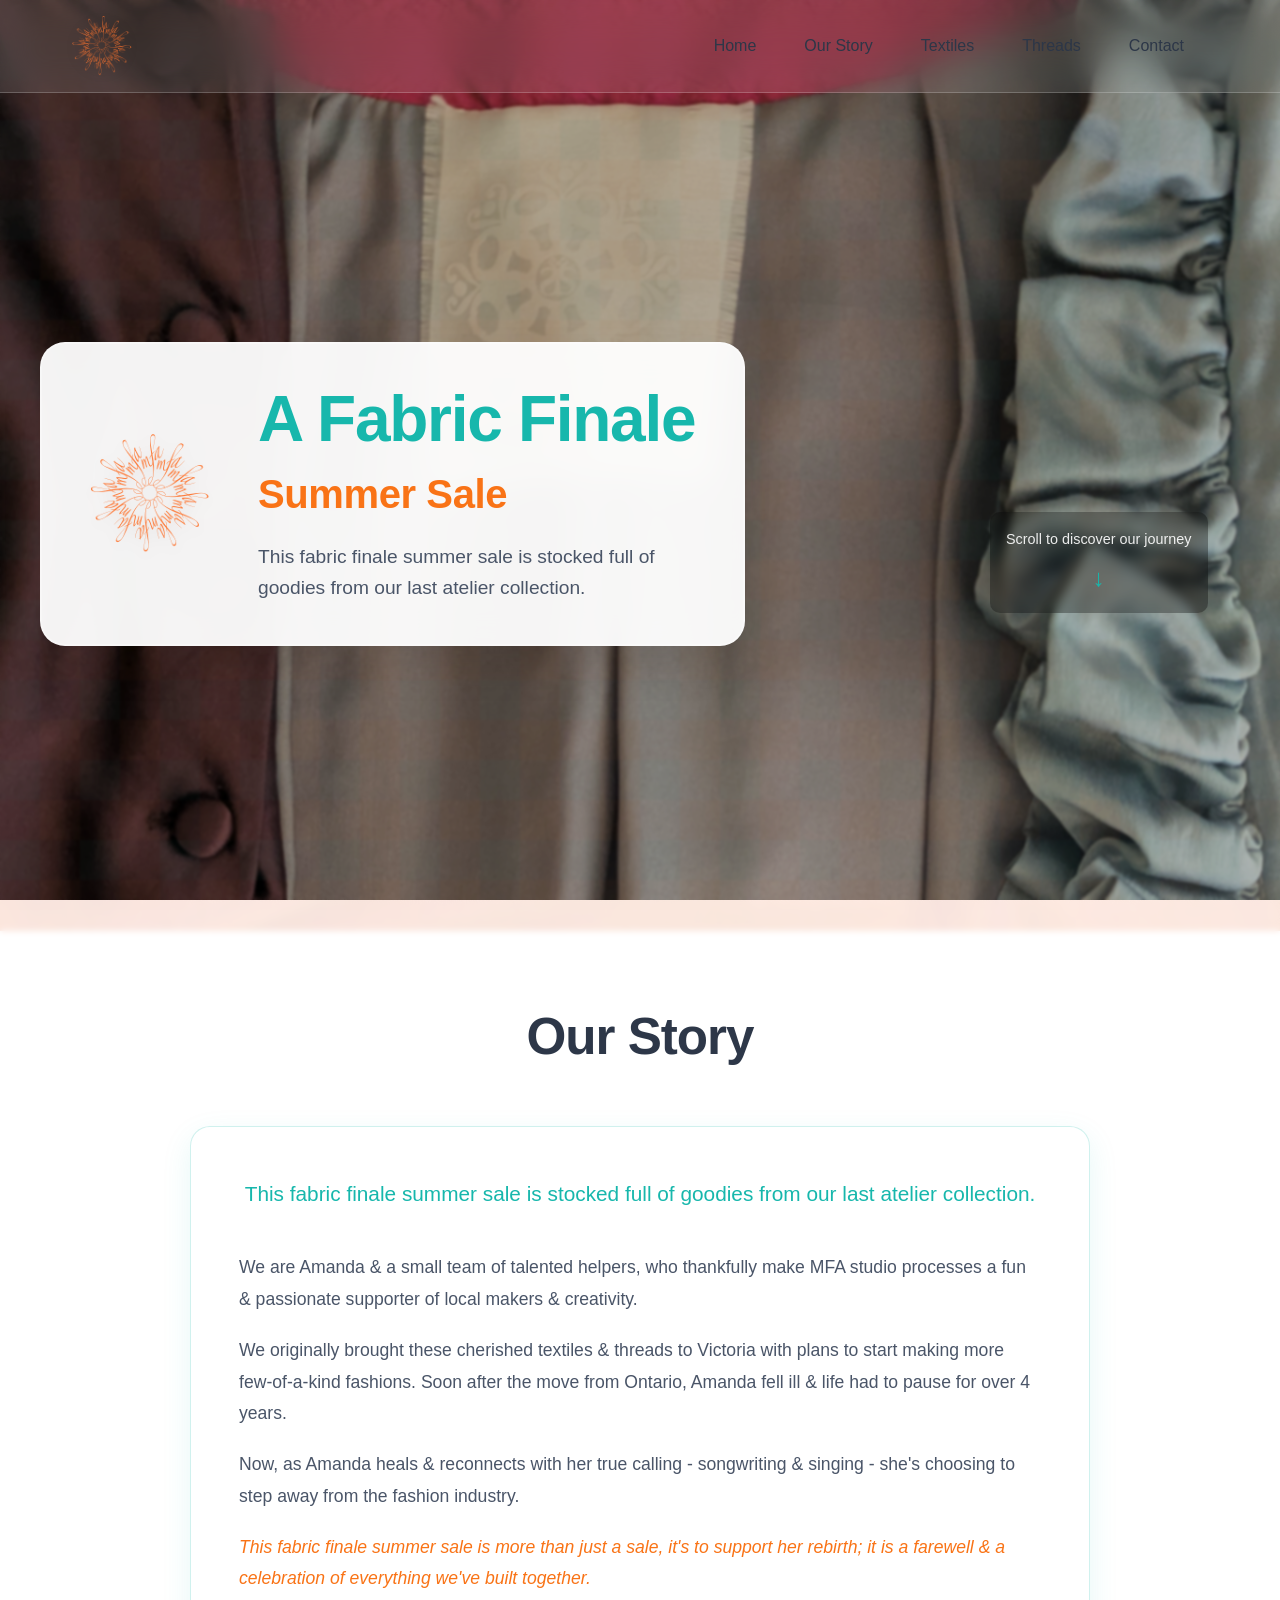
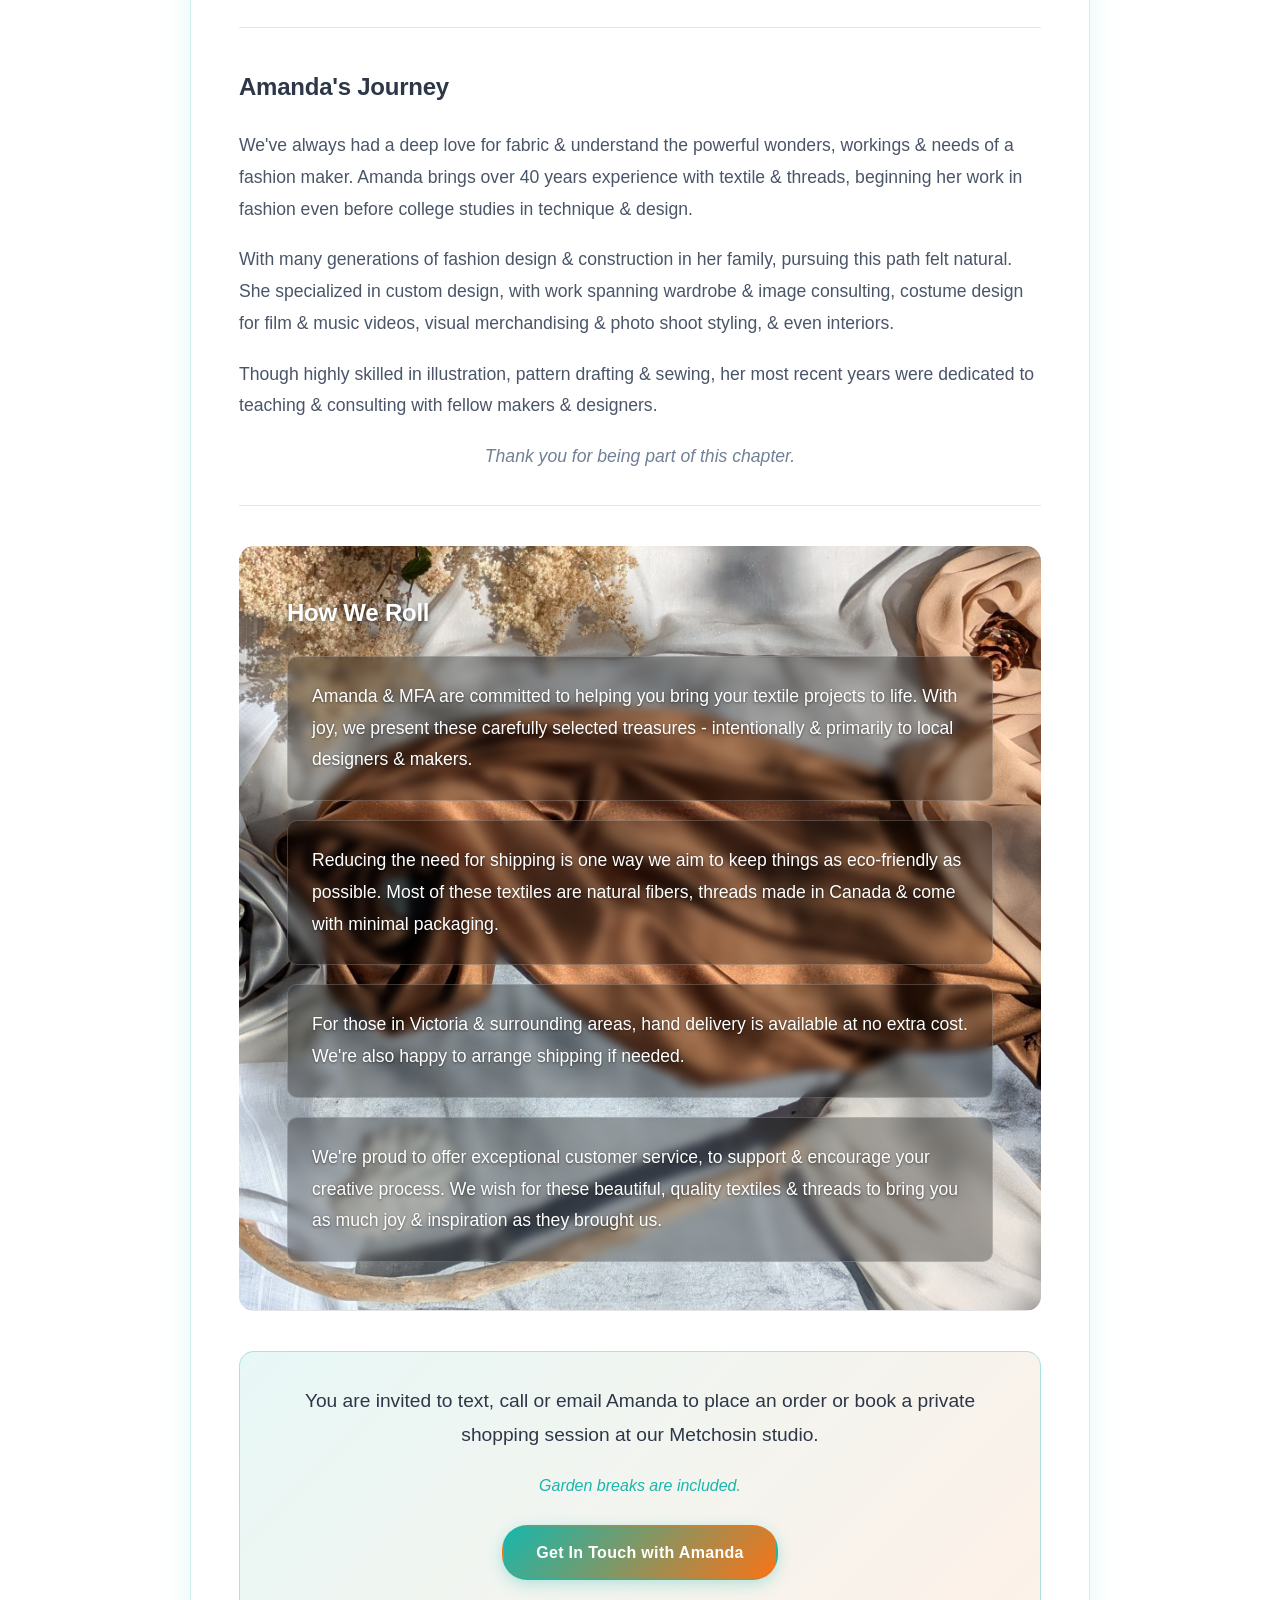
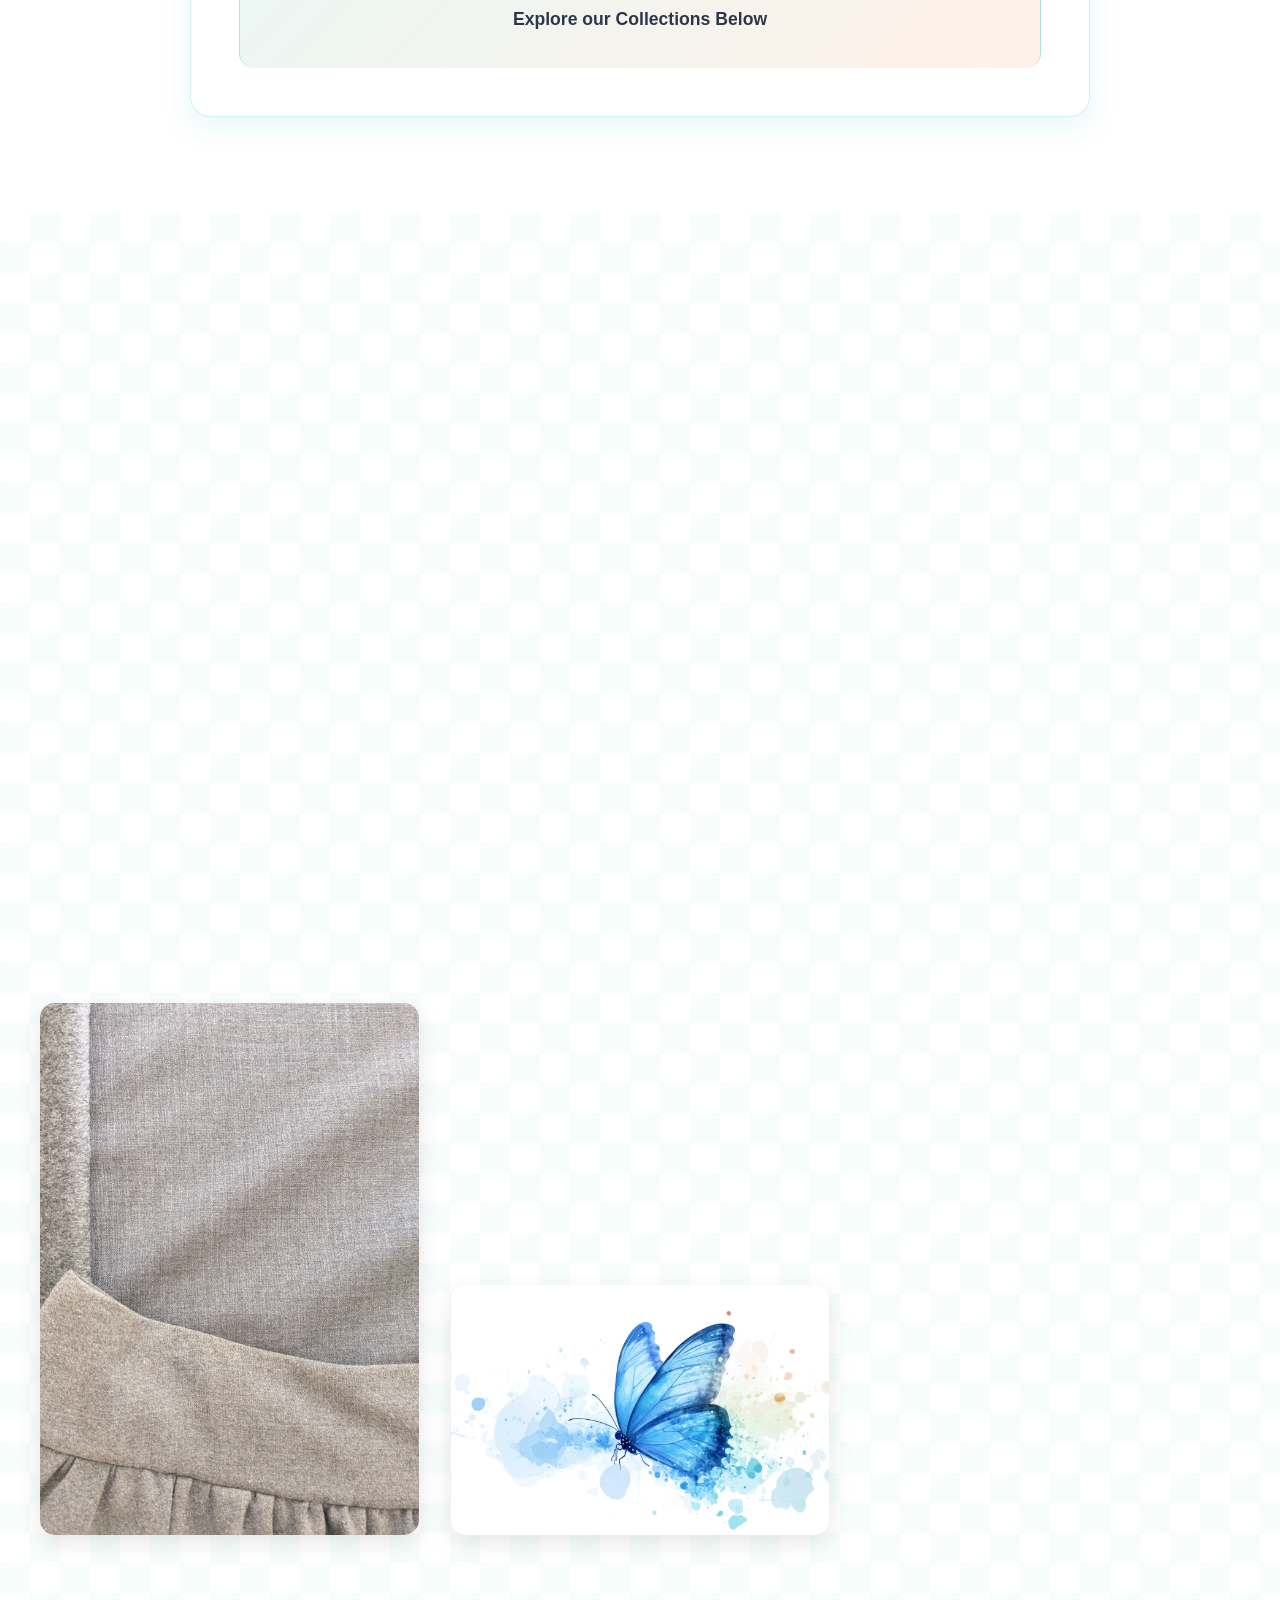
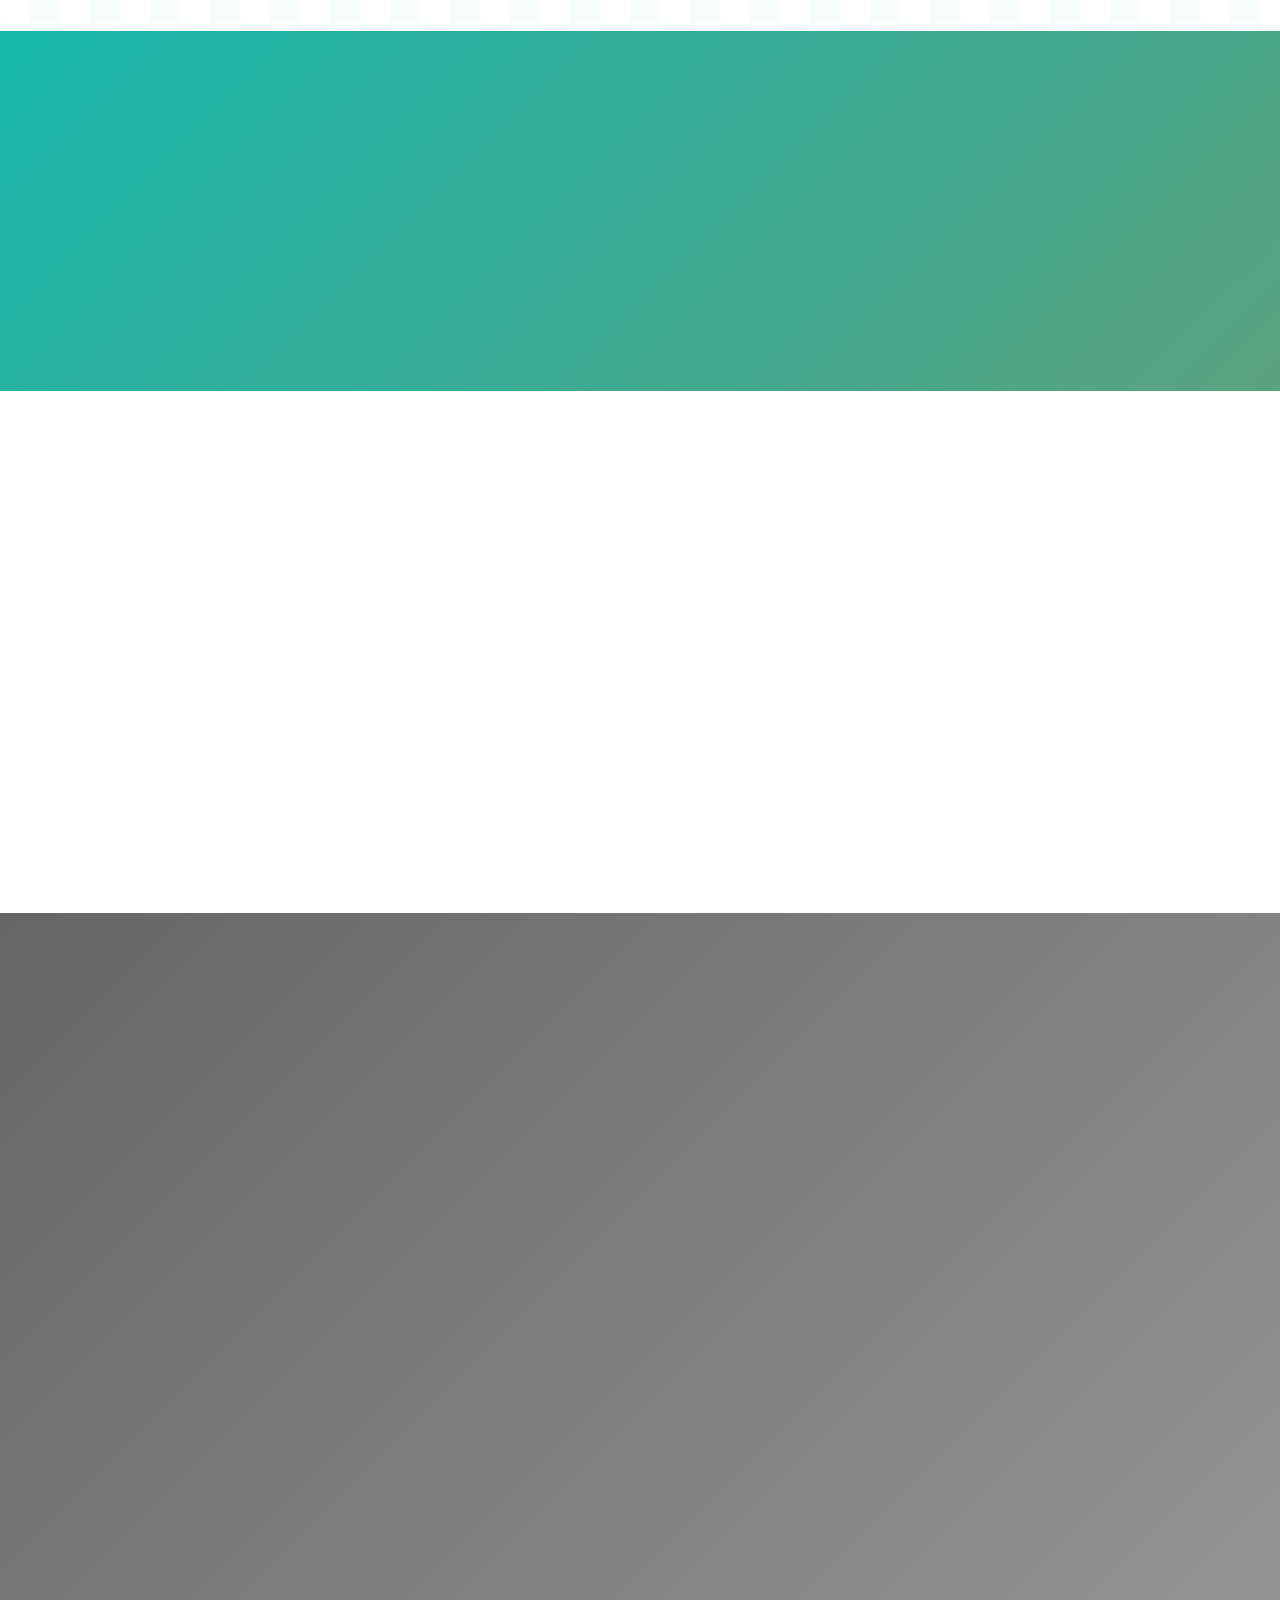
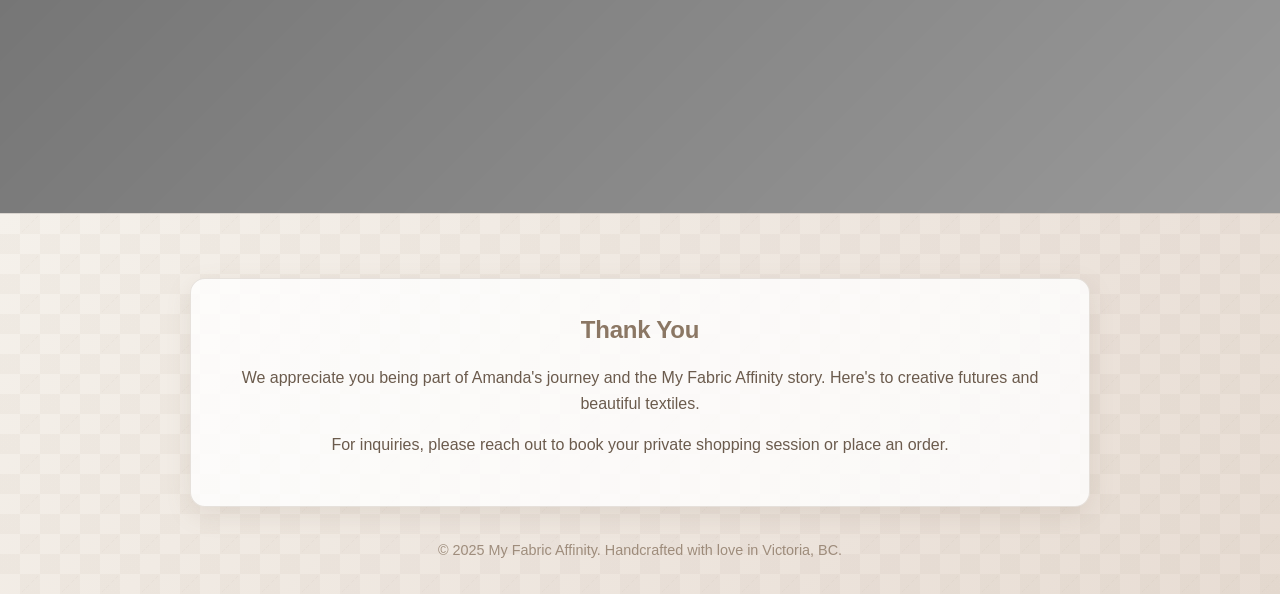
==== commit ec53628d: "copyright update" ====
--- a/index.html
+++ b/index.html
@@ -4,6 +4,8 @@
     <meta charset="UTF-8">
     <meta name="viewport" content="width=device-width, initial-scale=1.0">
     <title>My Fabric Affinity - A Fabric Finale Summer Sale</title>
+    <link rel="icon" type="image/png" href="images/mfalogotrans.png">
+    <link rel="apple-touch-icon" href="images/mfalogotrans.png">
     <link rel="stylesheet" href="src/styles/main.css">
 </head>
 <body>
@@ -292,7 +294,7 @@
                 <p class="footer-text">For inquiries, please reach out to book your private shopping session or place an order.</p>
             </div>
             <div class="footer-bottom">
-                <p>&copy; 2024 My Fabric Affinity. Handcrafted with love in Victoria, BC.</p>
+                <p>&copy; 2025 My Fabric Affinity. Handcrafted with love in Victoria, BC.</p>
             </div>
         </div>
     </footer>
